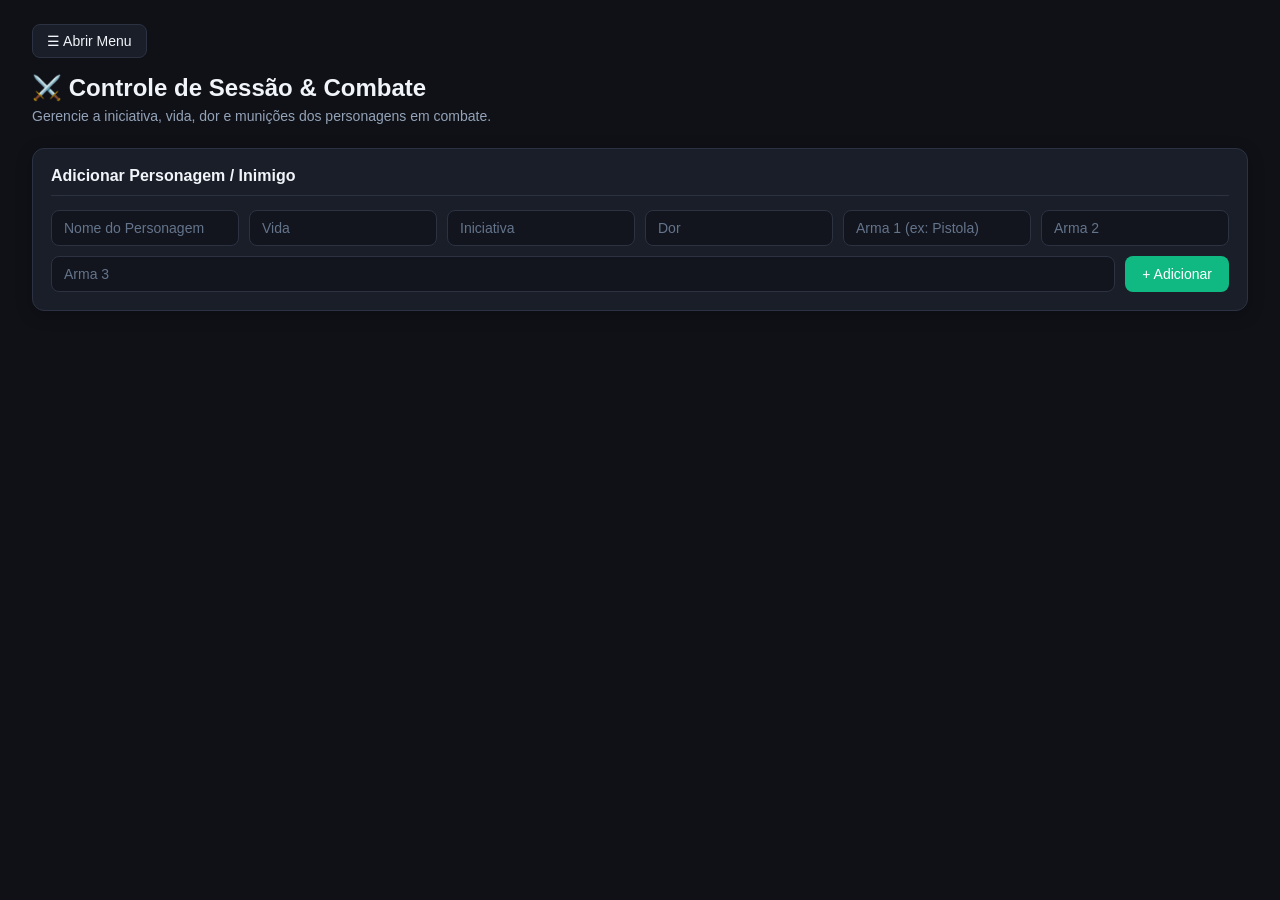
==== combate.html @ ed793be1 "First project upload with past additions, current additions are as follows: -Home page with session " ====
<!DOCTYPE html>
<html lang="pt-BR">
<head>
  <meta charset="UTF-8">
  <meta name="viewport" content="width=device-width, initial-scale=1.0">
  <title>OpenRPG - Controle de Sessão</title>
  <link rel="stylesheet" href="style.css">
</head>
<body>
  <div class="app-container">
    
    <!-- Sidebar -->
    <aside id="sidebar" class="sidebar collapsed">
      <div class="brand">
        <button class="btn-toggle-sidebar" onclick="toggleSidebar()" title="Recolher menu lateral">◀</button>
        <img src="img/icon.webp" alt="OpenRPG" class="brand-icon">
        <h1>OpenRPG</h1>
        <div id="sidebar-campanha" class="sidebar-campaign-info"></div>
      </div>
      <nav class="nav-menu">
        <a id="btn-tab-home" class="nav-btn" href="index.html">
          🏠 Início
        </a>
        <a id="btn-tab-sessao" class="nav-btn active" href="combate.html">
          ⚔️ Sessão / Combate
        </a>
        <a id="btn-tab-mestre" class="nav-btn" href="mestre.html">
          👑 Painel do Mestre
        </a>
      </nav>
    </aside>

    <!-- Main Content -->
    <main class="main-content">
      <button class="btn-open-sidebar" onclick="toggleSidebar()">
        ☰ Abrir Menu
      </button>
      
      <!-- Session & Combat -->
      <section class="section-container">
        <div class="section-header">
          <h2>⚔️ Controle de Sessão & Combate</h2>
          <p>Gerencie a iniciativa, vida, dor e munições dos personagens em combate.</p>
        </div>

        <div class="panel">
          <div class="panel-title">Adicionar Personagem / Inimigo</div>
          <div class="form-grid">
            <input id="nome" placeholder="Nome do Personagem">
            <input id="vida" type="number" placeholder="Vida">
            <input id="inic" type="number" placeholder="Iniciativa">
            <input id="dor" type="number" placeholder="Dor">
            <input id="arma1" placeholder="Arma 1 (ex: Pistola)">
            <input id="arma2" placeholder="Arma 2">
            <input id="arma3" placeholder="Arma 3">
            <button onclick="adicionar()" class="btn-success">+ Adicionar</button>
          </div>
        </div>

        <div id="lista"></div>
      </section>

    </main>
  </div>

  <script>
    // State
    const campAtiva = JSON.parse(localStorage.getItem('openrpg_campanha_ativa') || 'null');
    const campKey = campAtiva ? `_${campAtiva.id}` : '';
    let personagens = JSON.parse(localStorage.getItem(`openrpg_personagens${campKey}`) || '[]');

    // Sidebar Toggle
    function toggleSidebar() {
      const sidebar = document.getElementById('sidebar');
      const isCollapsed = sidebar.classList.toggle('collapsed');
      localStorage.setItem('openrpg_sidebar_collapsed', isCollapsed);
    }

    function aplicarEstadoSidebar() {
      const saved = localStorage.getItem('openrpg_sidebar_collapsed');
      if (saved !== null) {
        document.getElementById('sidebar').classList.toggle('collapsed', saved === 'true');
      }
    }

    function carregarCampanhaSidebar() {
      const el = document.getElementById('sidebar-campanha');
      if (campAtiva && campAtiva.nome) {
        el.innerHTML = `<span class="camp-tag">🎲 ${campAtiva.nome}</span>`;
      } else {
        el.innerHTML = `<a href="index.html" class="camp-tag" style="text-decoration:none; border-color: var(--danger); color: var(--danger);">⚠️ Selecionar Campanha</a>`;
      }
    }

    // Combat
    function salvarCombate() {
      localStorage.setItem(`openrpg_personagens${campKey}`, JSON.stringify(personagens));
    }

    function adicionar() {
      const nome = document.getElementById('nome').value || 'Sem Nome';
      const vida = parseInt(document.getElementById('vida').value) || 0;
      const inic = parseInt(document.getElementById('inic').value) || 0;
      const dor = parseInt(document.getElementById('dor').value) || 0;
      const arma1 = document.getElementById('arma1').value || 'Arma 1';
      const arma2 = document.getElementById('arma2').value || 'Arma 2';
      const arma3 = document.getElementById('arma3').value || 'Arma 3';

      personagens.push({
        nome,
        vidaAtual: vida,
        vidaMax: vida,
        inic,
        dor,
        arma1, arma2, arma3,
        muni1: 0, max1: 0, lim1: 0,
        muni2: 0, max2: 0, lim2: 0,
        muni3: 0, max3: 0, lim3: 0
      });

      salvarCombate();
      renderCombate();
      document.querySelectorAll('.form-grid input').forEach(i => i.value = '');
    }

    function editarTexto(i, campo, valor) {
      personagens[i][campo] = valor;
      salvarCombate();
    }

    function editarNumero(i, campo, valor) {
      personagens[i][campo] = parseInt(valor) || 0;
      salvarCombate();
    }

    function duplicar(i) {
      personagens.push({ ...personagens[i], nome: personagens[i].nome + ' (Cópia)' });
      salvarCombate();
      renderCombate();
    }

    function remover(i) {
      personagens.splice(i, 1);
      salvarCombate();
      renderCombate();
    }

    function renderCombate() {
      personagens.sort((a, b) => b.inic - a.inic);
      const lista = document.getElementById('lista');
      lista.innerHTML = '';

      personagens.forEach((p, i) => {
        lista.innerHTML += `
          <div class="char-card">
            <div class="char-header">
              <input value="${p.nome}" onchange="editarTexto(${i}, 'nome', this.value)">
              <div class="stat-box">🩸 Atual: <input type="number" value="${p.vidaAtual}" onchange="editarNumero(${i}, 'vidaAtual', this.value)"></div>
              <div class="stat-box">🫀 Máx: <input type="number" value="${p.vidaMax}" onchange="editarNumero(${i}, 'vidaMax', this.value)"></div>
              <div class="stat-box">💢 Dor: <input type="number" value="${p.dor}" onchange="editarNumero(${i}, 'dor', this.value)"></div>
              <div class="stat-box">🎯 Inic: <input type="number" value="${p.inic}" onchange="editarNumero(${i}, 'inic', this.value)"></div>
              <div class="char-actions">
                <button onclick="duplicar(${i})" class="btn-copy">Copiar</button>
                <button onclick="remover(${i})" class="btn-danger">Remover</button>
              </div>
            </div>
            <div class="weapons-grid">
              ${armaBox(i, p, 'arma1', 'muni1', 'max1', 'lim1')}
              ${armaBox(i, p, 'arma2', 'muni2', 'max2', 'lim2')}
              ${armaBox(i, p, 'arma3', 'muni3', 'max3', 'lim3')}
            </div>
          </div>
        `;
      });
    }

    function armaBox(i, p, a, m, x, l) {
      return `
        <div class="weapon-box">
          <input value="${p[a]}" onchange="editarTexto(${i}, '${a}', this.value)" placeholder="Nome da Arma">
          <div class="weapon-stat-row"><span>Munição:</span><input type="number" value="${p[m]}" onchange="editarNumero(${i}, '${m}', this.value)"></div>
          <div class="weapon-stat-row"><span>Pente Máx:</span><input type="number" value="${p[x]}" onchange="editarNumero(${i}, '${x}', this.value)"></div>
          <div class="weapon-stat-row"><span>Limite Total:</span><input type="number" value="${p[l]}" onchange="editarNumero(${i}, '${l}', this.value)"></div>
        </div>
      `;
    }

    // Init
    window.onload = function() {
      aplicarEstadoSidebar();
      carregarCampanhaSidebar();
      renderCombate();
    };
  </script>
</body>
</html>
---- style.css ----
:root {
    --bg-app: #0f1117;
    --bg-sidebar: #161922;
    --bg-panel: #1a1e29;
    --bg-card: #1f2432;
    --bg-input: #12151e;
    --border-color: #2c3242;
    --border-focus: #3b82f6;
    --text-main: #f1f5f9;
    --text-muted: #94a3b8;
    --text-subtle: #64748b;
    --accent: #3b82f6;
    --accent-hover: #2563eb;
    --btn-text: #ffffff;
    --danger: #ef4444;
    --danger-hover: #dc2626;
    --success: #10b981;
    --success-hover: #059669;
    --info: #6366f1;
    --info-hover: #4f46e5;
    --radius-sm: 6px;
    --radius-md: 8px;
    --radius-lg: 12px;
    --shadow: 0 4px 16px rgba(0, 0, 0, 0.25);
}

* {
    margin: 0;
    padding: 0;
    box-sizing: border-box;
}

body {
    font-family: -apple-system, BlinkMacSystemFont, "Segoe UI", Roboto, "Helvetica Neue", Arial, sans-serif;
    background-color: var(--bg-app);
    color: var(--text-main);
    min-height: 100vh;
}

/* App Container */
.app-container {
    display: flex;
    min-height: 100vh;
}

.sidebar {
    width: 250px;
    background: var(--bg-sidebar);
    border-right: 1px solid var(--border-color);
    padding: 20px 16px;
    display: flex;
    flex-direction: column;
    gap: 20px;
    flex-shrink: 0;
    transition: margin-left .25s ease, opacity .2s ease;
}

.sidebar.collapsed {
    margin-left: -250px;
    opacity: 0;
    pointer-events: none;
}

/* Brand */
.brand {
    text-align: center;
    position: relative;
}

.brand-icon {
    width: 64px;
    height: 64px;
    margin: 0 auto 10px;
    object-fit: contain;
}

.brand h1 {
    font-size: 20px;
    color: var(--text-main);
    font-weight: 600;
}

.btn-toggle-sidebar {
    position: absolute;
    top: 0;
    right: 0;
    background: var(--bg-card);
    border: 1px solid var(--border-color);
    color: var(--text-muted);
    padding: 4px 8px;
    font-size: 13px;
    cursor: pointer;
    border-radius: var(--radius-sm);
}

/* Nav */
.nav-menu {
    display: flex;
    flex-direction: column;
    gap: 8px;
}

.nav-btn {
    width: 100%;
    padding: 10px 14px;
    background: transparent;
    border: 1px solid transparent;
    border-radius: var(--radius-md);
    color: var(--text-muted);
    font-size: 14px;
    font-weight: 500;
    font-family: inherit;
    text-decoration: none;
    cursor: pointer;
    text-align: left;
    transition: background-color .15s, color .15s, border-color .15s;
    display: flex;
    align-items: center;
    gap: 10px;
}

.nav-btn:hover {
    background: var(--bg-card);
    color: var(--text-main);
}

.nav-btn.active {
    background: var(--accent);
    color: var(--btn-text);
    border-color: var(--accent);
}

/* Main */
.main-content {
    flex: 1;
    padding: 24px 32px;
    max-width: 1300px;
    margin: 0 auto;
    width: 100%;
}

.btn-open-sidebar {
    display: none;
    margin-bottom: 16px;
    background: var(--bg-panel);
    border: 1px solid var(--border-color);
    color: var(--text-main);
    padding: 8px 14px;
    border-radius: var(--radius-md);
    font-size: 14px;
    cursor: pointer;
}

.sidebar.collapsed ~ .main-content .btn-open-sidebar {
    display: inline-flex;
    align-items: center;
    gap: 6px;
}

.tab-content {
    display: none;
}

.tab-content.active {
    display: block;
}

/* Section Header */
.section-header {
    margin-bottom: 24px;
}

.section-header h2 {
    color: var(--text-main);
    font-size: 24px;
    font-weight: 600;
    margin-bottom: 6px;
}

.section-header p {
    color: var(--text-muted);
    font-size: 14px;
}

/* Panel */
.panel {
    background: var(--bg-panel);
    border: 1px solid var(--border-color);
    border-radius: var(--radius-lg);
    padding: 18px;
    box-shadow: var(--shadow);
    margin-bottom: 24px;
}

.panel-title {
    color: var(--text-main);
    font-size: 16px;
    font-weight: 600;
    margin-bottom: 14px;
    border-bottom: 1px solid var(--border-color);
    padding-bottom: 10px;
}

/* Forms & Inputs */
.form-grid {
    display: flex;
    flex-wrap: wrap;
    gap: 10px;
    align-items: center;
}

.form-grid input {
    flex: 1 1 160px;
    min-width: 140px;
}

input, textarea {
    background: var(--bg-input);
    border: 1px solid var(--border-color);
    color: var(--text-main);
    border-radius: var(--radius-md);
    padding: 9px 12px;
    font-size: 14px;
    outline: none;
    transition: border-color .15s, box-shadow .15s;
}

input:focus, textarea:focus {
    border-color: var(--border-focus);
    box-shadow: 0 0 0 2px rgba(59, 130, 246, 0.2);
}

input::placeholder, textarea::placeholder {
    color: var(--text-subtle);
}

/* Buttons */
button {
    padding: 9px 16px;
    background: var(--accent);
    color: var(--btn-text);
    border: 1px solid transparent;
    border-radius: var(--radius-md);
    cursor: pointer;
    font-weight: 500;
    font-size: 14px;
    transition: background-color .15s, transform .1s;
}

button:hover {
    background: var(--accent-hover);
}

.btn-danger {
    background: var(--danger);
}
.btn-danger:hover {
    background: var(--danger-hover);
}

.btn-success {
    background: var(--success);
}
.btn-success:hover {
    background: var(--success-hover);
}

.btn-copy {
    background: var(--info);
}
.btn-copy:hover {
    background: var(--info-hover);
}

/* Character List */
#lista {
    display: flex;
    flex-direction: column;
    gap: 16px;
}

.char-card {
    background: var(--bg-panel);
    border: 1px solid var(--border-color);
    border-radius: var(--radius-lg);
    padding: 16px;
    box-shadow: var(--shadow);
    display: flex;
    flex-direction: column;
    gap: 14px;
}

.char-header {
    display: grid;
    grid-template-columns: 2fr 1fr 1fr 1fr 1fr auto;
    gap: 10px;
    align-items: center;
}

.char-header > input:first-child {
    font-weight: 600;
    font-size: 15px;
}

.stat-box {
    display: flex;
    align-items: center;
    gap: 6px;
    font-size: 13px;
    font-weight: 500;
    color: var(--text-muted);
}

.stat-box input {
    width: 100%;
    text-align: center;
}

.char-actions {
    display: flex;
    gap: 8px;
}

.weapons-grid {
    display: grid;
    grid-template-columns: repeat(3, 1fr);
    gap: 10px;
    border-top: 1px solid var(--border-color);
    padding-top: 12px;
}

.weapon-box {
    background: var(--bg-card);
    border: 1px solid var(--border-color);
    border-radius: var(--radius-md);
    padding: 10px;
    display: flex;
    flex-direction: column;
    gap: 8px;
}

.weapon-box input {
    width: 100%;
}

.weapon-stat-row {
    display: grid;
    grid-template-columns: 70px 1fr;
    gap: 6px;
    align-items: center;
    font-size: 12px;
    color: var(--text-muted);
}

/* Master Panel */
.mestre-grid {
    display: grid;
    grid-template-columns: 1fr 1fr;
    gap: 20px;
}

.gm-notes {
    width: 100%;
    height: 220px;
    resize: vertical;
    line-height: 1.5;
}

.dice-roller {
    display: flex;
    flex-wrap: wrap;
    gap: 8px;
    margin-bottom: 12px;
}

.dice-btn {
    flex: 1 1 60px;
    padding: 10px;
    font-size: 14px;
    background: var(--bg-card);
    border: 1px solid var(--border-color);
    color: var(--text-main);
}

.dice-btn:hover {
    background: var(--accent);
    color: var(--btn-text);
}

.dice-result {
    font-size: 16px;
    font-weight: 600;
    color: var(--text-main);
    padding: 12px;
    background: var(--bg-card);
    border: 1px solid var(--border-color);
    border-radius: var(--radius-md);
    text-align: center;
    min-height: 46px;
}

.player-list {
    display: flex;
    flex-direction: column;
    gap: 10px;
    margin-top: 14px;
}

.player-item {
    background: var(--bg-card);
    border: 1px solid var(--border-color);
    border-radius: var(--radius-md);
    padding: 10px 14px;
    display: flex;
    justify-content: space-between;
    align-items: center;
}

.player-info {
    display: flex;
    flex-direction: column;
    gap: 2px;
}

.player-info strong {
    color: var(--text-main);
    font-size: 14px;
}

.player-info span {
    font-size: 12px;
    color: var(--text-muted);
}

.empty-message {
    color: var(--text-subtle);
    font-style: italic;
    font-size: 13px;
}

/* Campaign & Home styles */
.sidebar-campaign-info {
    margin-top: 8px;
}

.camp-tag {
    display: inline-block;
    background: rgba(59, 130, 246, 0.15);
    border: 1px solid var(--accent);
    color: var(--accent);
    font-size: 11px;
    font-weight: 600;
    padding: 3px 8px;
    border-radius: 20px;
    max-width: 100%;
    overflow: hidden;
    text-overflow: ellipsis;
    white-space: nowrap;
}

.home-hero {
    text-align: center;
    padding: 30px 16px 24px;
    max-width: 700px;
    margin: 0 auto;
}

.home-logo {
    width: 96px;
    height: 96px;
    object-fit: contain;
    margin-bottom: 12px;
}

.home-hero h1 {
    font-size: 32px;
    font-weight: 700;
    color: var(--text-main);
    margin-bottom: 10px;
}

.home-description {
    font-size: 16px;
    line-height: 1.6;
    color: var(--text-muted);
}

.action-card-grid {
    display: grid;
    grid-template-columns: repeat(auto-fit, minmax(260px, 1fr));
    gap: 16px;
    margin-top: 20px;
}

.action-card {
    background: var(--bg-card);
    border: 1px solid var(--border-color);
    border-radius: var(--radius-md);
    padding: 20px;
    text-decoration: none;
    color: var(--text-main);
    display: flex;
    flex-direction: column;
    gap: 8px;
    transition: transform .15s, border-color .15s;
}

.action-card:hover {
    transform: translateY(-2px);
    border-color: var(--accent);
}

.action-card h3 {
    font-size: 18px;
    display: flex;
    align-items: center;
    gap: 8px;
}

.action-card p {
    font-size: 13px;
    color: var(--text-muted);
    line-height: 1.4;
}

.campaign-active-box {
    background: var(--bg-card);
    border-left: 4px solid var(--accent);
    border-radius: var(--radius-md);
    padding: 16px;
    display: flex;
    justify-content: space-between;
    align-items: center;
    flex-wrap: wrap;
    gap: 12px;
}

/* Responsive */
@media (max-width: 900px) {
    .app-container {
        flex-direction: column;
    }
    .sidebar {
        width: 100%;
        border-right: none;
        border-bottom: 1px solid var(--border-color);
    }
    .sidebar.collapsed {
        margin-left: 0;
        display: none;
    }
    .nav-menu {
        flex-direction: row;
        flex-wrap: wrap;
    }
    .nav-btn {
        flex: 1 1 160px;
    }
    .mestre-grid {
        grid-template-columns: 1fr;
    }
    .char-header {
        grid-template-columns: 1fr 1fr;
    }
    .weapons-grid {
        grid-template-columns: 1fr;
    }
}
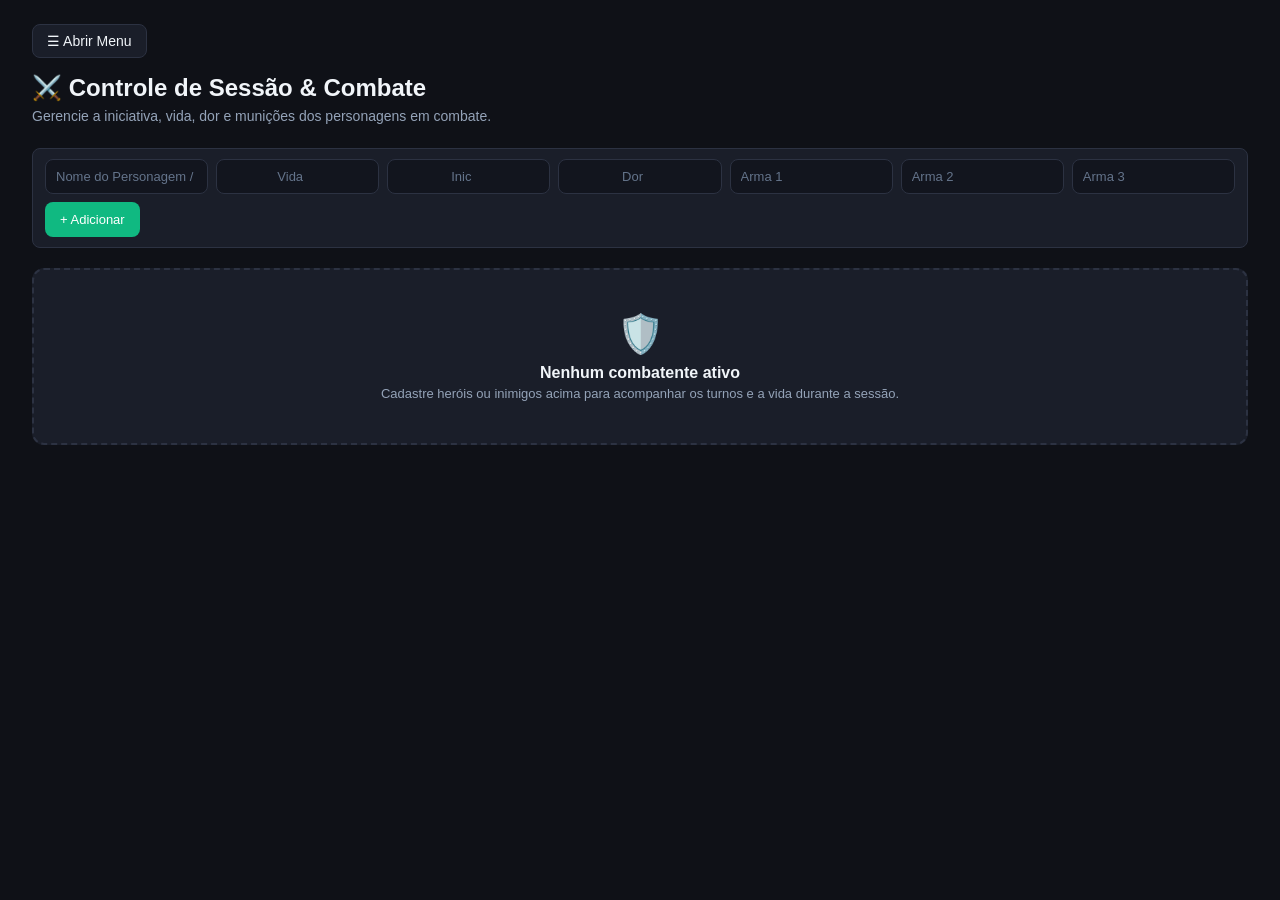
==== commit 8d95cc56: "Changed the combat interface now it's easier to understand and has more feedback to the user when ed" ====
--- a/combate.html
+++ b/combate.html
@@ -27,6 +27,9 @@
         <a id="btn-tab-mestre" class="nav-btn" href="mestre.html">
           👑 Painel do Mestre
         </a>
+        <a id="btn-tab-fichas" class="nav-btn" href="fichas.html">
+          📄 Fichas de Personagem
+        </a>
       </nav>
     </aside>
 
@@ -43,17 +46,16 @@
           <p>Gerencie a iniciativa, vida, dor e munições dos personagens em combate.</p>
         </div>
 
-        <div class="panel">
-          <div class="panel-title">Adicionar Personagem / Inimigo</div>
-          <div class="form-grid">
-            <input id="nome" placeholder="Nome do Personagem">
-            <input id="vida" type="number" placeholder="Vida">
-            <input id="inic" type="number" placeholder="Iniciativa">
-            <input id="dor" type="number" placeholder="Dor">
-            <input id="arma1" placeholder="Arma 1 (ex: Pistola)">
-            <input id="arma2" placeholder="Arma 2">
-            <input id="arma3" placeholder="Arma 3">
-            <button onclick="adicionar()" class="btn-success">+ Adicionar</button>
+        <div class="combat-bar">
+          <div class="form-grid combat-bar-inputs">
+            <input id="nome" class="c-inp-name" placeholder="Nome do Personagem / Inimigo">
+            <input id="vida" type="number" class="c-inp-num" placeholder="Vida">
+            <input id="inic" type="number" class="c-inp-num" placeholder="Inic">
+            <input id="dor" type="number" class="c-inp-num" placeholder="Dor">
+            <input id="arma1" class="c-inp-weapon" placeholder="Arma 1">
+            <input id="arma2" class="c-inp-weapon" placeholder="Arma 2">
+            <input id="arma3" class="c-inp-weapon" placeholder="Arma 3">
+            <button onclick="adicionar()" class="btn-success c-btn-add">+ Adicionar</button>
           </div>
         </div>
 
@@ -128,9 +130,34 @@
       salvarCombate();
     }
 
+    function atualizarVida(input, i) {
+      const val = parseInt(input.value) || 0;
+      personagens[i].vidaAtual = val;
+      salvarCombate();
+      const card = input.closest('.char-card');
+      if (!card) return;
+      const max = personagens[i].vidaMax || 1;
+      const pct = max > 0 ? Math.max(0, Math.min(100, Math.round((val / max) * 100))) : 0;
+      const isDead = val <= 0;
+      card.classList.toggle('is-defeated', isDead);
+      const pill = card.querySelector('.status-pill');
+      if (pill) {
+        pill.className = `status-pill ${isDead ? 'status-defeated' : 'status-active'}`;
+        pill.textContent = isDead ? '💀 Caído' : '⚔️ Ativo';
+      }
+      const bar = card.querySelector('.health-fill');
+      if (bar) {
+        bar.style.width = pct + '%';
+        bar.className = `health-fill ${pct > 50 ? 'health-high' : pct > 20 ? 'health-mid' : 'health-low'}`;
+      }
+    }
+
     function editarNumero(i, campo, valor) {
       personagens[i][campo] = parseInt(valor) || 0;
       salvarCombate();
+      if (campo === 'vidaAtual' || campo === 'vidaMax' || campo === 'inic') {
+        renderCombate();
+      }
     }
 
     function duplicar(i) {
@@ -150,37 +177,93 @@
       const lista = document.getElementById('lista');
       lista.innerHTML = '';
 
+      if (personagens.length === 0) {
+        lista.innerHTML = `
+          <div class="empty-combat-state">
+            <span class="empty-combat-icon">🛡️</span>
+            <h3>Nenhum combatente ativo</h3>
+            <p>Cadastre heróis ou inimigos acima para acompanhar os turnos e a vida durante a sessão.</p>
+          </div>
+        `;
+        return;
+      }
+
       personagens.forEach((p, i) => {
+        const vidaPct = p.vidaMax > 0 ? Math.max(0, Math.min(100, Math.round((p.vidaAtual / p.vidaMax) * 100))) : (p.vidaAtual > 0 ? 100 : 0);
+        const isDefeated = p.vidaAtual <= 0;
+        const healthLevel = vidaPct > 50 ? 'health-high' : (vidaPct > 20 ? 'health-mid' : 'health-low');
+
         lista.innerHTML += `
-          <div class="char-card">
+          <div class="char-card ${isDefeated ? 'is-defeated' : ''}">
             <div class="char-header">
-              <input value="${p.nome}" onchange="editarTexto(${i}, 'nome', this.value)">
-              <div class="stat-box">🩸 Atual: <input type="number" value="${p.vidaAtual}" onchange="editarNumero(${i}, 'vidaAtual', this.value)"></div>
-              <div class="stat-box">🫀 Máx: <input type="number" value="${p.vidaMax}" onchange="editarNumero(${i}, 'vidaMax', this.value)"></div>
-              <div class="stat-box">💢 Dor: <input type="number" value="${p.dor}" onchange="editarNumero(${i}, 'dor', this.value)"></div>
-              <div class="stat-box">🎯 Inic: <input type="number" value="${p.inic}" onchange="editarNumero(${i}, 'inic', this.value)"></div>
+              <div class="char-rank-badge" title="Posição na Iniciativa">#${i + 1}</div>
+              <div class="char-name-container">
+                <input class="char-name-input" value="${p.nome}" onchange="editarTexto(${i}, 'nome', this.value)" placeholder="Nome">
+                <span class="status-pill ${isDefeated ? 'status-defeated' : 'status-active'}">
+                  ${isDefeated ? '💀 Caído' : '⚔️ Ativo'}
+                </span>
+              </div>
+              <div class="char-stats-row">
+                <div class="stat-box stat-hp" title="Vida Atual">
+                  <span class="stat-tag">🩸 Atual</span>
+                  <input type="number" value="${p.vidaAtual}" oninput="atualizarVida(this, ${i})" onchange="editarNumero(${i}, 'vidaAtual', this.value)">
+                </div>
+                <div class="stat-box stat-max" title="Vida Máxima">
+                  <span class="stat-tag">🫀 Máx</span>
+                  <input type="number" value="${p.vidaMax}" onchange="editarNumero(${i}, 'vidaMax', this.value)">
+                </div>
+                <div class="stat-box stat-pain" title="Pontos de Dor">
+                  <span class="stat-tag">💢 Dor</span>
+                  <input type="number" value="${p.dor}" onchange="editarNumero(${i}, 'dor', this.value)">
+                </div>
+                <div class="stat-box stat-inic" title="Iniciativa">
+                  <span class="stat-tag">🎯 Inic</span>
+                  <input type="number" value="${p.inic}" onchange="editarNumero(${i}, 'inic', this.value)">
+                </div>
+              </div>
               <div class="char-actions">
-                <button onclick="duplicar(${i})" class="btn-copy">Copiar</button>
-                <button onclick="remover(${i})" class="btn-danger">Remover</button>
+                <button onclick="duplicar(${i})" class="btn-copy" title="Duplicar combatente">📋 Copiar</button>
+                <button onclick="remover(${i})" class="btn-danger" title="Remover do combate">🗑️ Remover</button>
               </div>
             </div>
+
+            <div class="health-track" title="Vida: ${p.vidaAtual} / ${p.vidaMax} (${vidaPct}%)">
+              <div class="health-fill ${healthLevel}" style="width: ${vidaPct}%"></div>
+            </div>
+
             <div class="weapons-grid">
-              ${armaBox(i, p, 'arma1', 'muni1', 'max1', 'lim1')}
-              ${armaBox(i, p, 'arma2', 'muni2', 'max2', 'lim2')}
-              ${armaBox(i, p, 'arma3', 'muni3', 'max3', 'lim3')}
+              ${armaBox(i, p, 'arma1', 'muni1', 'max1', 'lim1', 1)}
+              ${armaBox(i, p, 'arma2', 'muni2', 'max2', 'lim2', 2)}
+              ${armaBox(i, p, 'arma3', 'muni3', 'max3', 'lim3', 3)}
             </div>
           </div>
         `;
       });
     }
 
-    function armaBox(i, p, a, m, x, l) {
+    function armaBox(i, p, a, m, x, l, num = 1) {
+      const icons = ['🗡️', '🔫', '🏹'];
+      const icon = icons[(num - 1) % 3] || '⚔️';
       return `
         <div class="weapon-box">
-          <input value="${p[a]}" onchange="editarTexto(${i}, '${a}', this.value)" placeholder="Nome da Arma">
-          <div class="weapon-stat-row"><span>Munição:</span><input type="number" value="${p[m]}" onchange="editarNumero(${i}, '${m}', this.value)"></div>
-          <div class="weapon-stat-row"><span>Pente Máx:</span><input type="number" value="${p[x]}" onchange="editarNumero(${i}, '${x}', this.value)"></div>
-          <div class="weapon-stat-row"><span>Limite Total:</span><input type="number" value="${p[l]}" onchange="editarNumero(${i}, '${l}', this.value)"></div>
+          <div class="weapon-header">
+            <span class="weapon-label">${icon} Arma ${num}</span>
+            <input class="weapon-title-input" value="${p[a]}" onchange="editarTexto(${i}, '${a}', this.value)" placeholder="Nome da Arma">
+          </div>
+          <div class="weapon-stats-strip">
+            <div class="weapon-stat-unit">
+              <span class="weapon-unit-label">Munição</span>
+              <input type="number" value="${p[m]}" onchange="editarNumero(${i}, '${m}', this.value)">
+            </div>
+            <div class="weapon-stat-unit">
+              <span class="weapon-unit-label">Pente</span>
+              <input type="number" value="${p[x]}" onchange="editarNumero(${i}, '${x}', this.value)">
+            </div>
+            <div class="weapon-stat-unit">
+              <span class="weapon-unit-label">Total</span>
+              <input type="number" value="${p[l]}" onchange="editarNumero(${i}, '${l}', this.value)">
+            </div>
+          </div>
         </div>
       `;
     }
--- a/style.css
+++ b/style.css
@@ -272,7 +272,76 @@
     background: var(--info-hover);
 }
 
-/* Character List */
+/* Minimalist Combat Creation Bar */
+.combat-bar {
+    background: var(--bg-panel);
+    border: 1px solid var(--border-color);
+    border-radius: var(--radius-md);
+    padding: 10px 12px;
+    margin-bottom: 20px;
+}
+
+.combat-bar-inputs {
+    display: flex;
+    flex-wrap: wrap;
+    gap: 8px;
+    align-items: center;
+}
+
+.combat-bar-inputs input {
+    height: 35px;
+    padding: 6px 10px;
+    font-size: 13px;
+}
+
+.c-inp-name {
+    flex: 2 1 180px;
+    min-width: 140px;
+}
+
+.c-inp-num {
+    width: 65px;
+    flex: 0 1 65px;
+    text-align: center;
+}
+
+.c-inp-weapon {
+    flex: 1 1 110px;
+    min-width: 85px;
+}
+
+.c-btn-add {
+    height: 35px;
+    padding: 0 14px;
+    font-size: 13px;
+    white-space: nowrap;
+}
+
+.empty-combat-state {
+    text-align: center;
+    padding: 42px 20px;
+    background: var(--bg-panel);
+    border: 2px dashed var(--border-color);
+    border-radius: var(--radius-lg);
+}
+
+.empty-combat-icon {
+    font-size: 38px;
+    display: block;
+    margin-bottom: 8px;
+}
+
+.empty-combat-state h3 {
+    font-size: 16px;
+    color: var(--text-main);
+    margin-bottom: 4px;
+}
+
+.empty-combat-state p {
+    font-size: 13px;
+    color: var(--text-muted);
+}
+
 #lista {
     display: flex;
     flex-direction: column;
@@ -287,40 +356,170 @@
     box-shadow: var(--shadow);
     display: flex;
     flex-direction: column;
-    gap: 14px;
+    gap: 12px;
+    transition: border-color .15s;
+}
+
+.char-card:hover {
+    border-color: rgba(59, 130, 246, 0.45);
+}
+
+.char-card.is-defeated {
+    border-color: rgba(239, 68, 68, 0.4);
+    background: linear-gradient(180deg, rgba(239, 68, 68, 0.05) 0%, var(--bg-panel) 100%);
+    opacity: 0.85;
 }
 
 .char-header {
-    display: grid;
-    grid-template-columns: 2fr 1fr 1fr 1fr 1fr auto;
-    gap: 10px;
-    align-items: center;
-}
-
-.char-header > input:first-child {
-    font-weight: 600;
+    display: flex;
+    align-items: center;
+    gap: 12px;
+    flex-wrap: wrap;
+}
+
+.char-rank-badge {
+    width: 32px;
+    height: 32px;
+    border-radius: 50%;
+    background: rgba(59, 130, 246, 0.15);
+    border: 1px solid var(--accent);
+    color: var(--accent);
+    font-weight: 700;
+    font-size: 13px;
+    display: flex;
+    align-items: center;
+    justify-content: center;
+    flex-shrink: 0;
+}
+
+.char-name-container {
+    flex: 2 1 180px;
+    display: flex;
+    align-items: center;
+    gap: 8px;
+}
+
+.char-name-input {
+    flex: 1;
+    font-weight: 700;
     font-size: 15px;
 }
 
+.status-pill {
+    font-size: 11px;
+    font-weight: 600;
+    padding: 3px 8px;
+    border-radius: 12px;
+    white-space: nowrap;
+}
+
+.status-active {
+    background: rgba(16, 185, 129, 0.15);
+    color: var(--success);
+    border: 1px solid rgba(16, 185, 129, 0.3);
+}
+
+.status-defeated {
+    background: rgba(239, 68, 68, 0.15);
+    color: var(--danger);
+    border: 1px solid rgba(239, 68, 68, 0.3);
+}
+
+.char-stats-row {
+    display: flex;
+    gap: 8px;
+    flex: 3 1 340px;
+    flex-wrap: wrap;
+}
+
 .stat-box {
-    display: flex;
-    align-items: center;
-    gap: 6px;
-    font-size: 13px;
-    font-weight: 500;
+    flex: 1 1 70px;
+    min-width: 70px;
+    display: flex;
+    flex-direction: column;
+    gap: 4px;
+    background: var(--bg-card);
+    border: 1px solid var(--border-color);
+    border-radius: var(--radius-md);
+    padding: 6px 8px;
+    text-align: center;
+}
+
+.stat-tag {
+    font-size: 11px;
+    font-weight: 600;
     color: var(--text-muted);
 }
 
 .stat-box input {
     width: 100%;
     text-align: center;
+    padding: 5px 4px;
+    font-weight: 700;
+    font-size: 14px;
+}
+
+.stat-box.stat-hp {
+    border-color: rgba(239, 68, 68, 0.35);
+}
+.stat-box.stat-hp input {
+    color: #f87171;
+}
+
+.stat-box.stat-pain {
+    border-color: rgba(245, 158, 11, 0.35);
+}
+.stat-box.stat-pain input {
+    color: #fbbf24;
+}
+
+.stat-box.stat-inic {
+    border-color: rgba(59, 130, 246, 0.35);
+}
+.stat-box.stat-inic input {
+    color: #60a5fa;
 }
 
 .char-actions {
     display: flex;
-    gap: 8px;
-}
-
+    gap: 6px;
+    margin-left: auto;
+}
+
+.char-actions button {
+    padding: 7px 12px;
+    font-size: 12px;
+}
+
+/* Health Bar */
+.health-track {
+    width: 100%;
+    height: 6px;
+    background: var(--bg-input);
+    border-radius: 4px;
+    overflow: hidden;
+    border: 1px solid var(--border-color);
+}
+
+.health-fill {
+    height: 100%;
+    border-radius: 4px;
+    transition: width .25s ease, background-color .25s ease;
+}
+
+.health-high {
+    background: linear-gradient(90deg, #10b981, #34d399);
+}
+
+.health-mid {
+    background: linear-gradient(90deg, #f59e0b, #fbbf24);
+}
+
+.health-low {
+    background: linear-gradient(90deg, #ef4444, #f87171);
+}
+
+/* Weapons Grid */
 .weapons-grid {
     display: grid;
     grid-template-columns: repeat(3, 1fr);
@@ -339,17 +538,49 @@
     gap: 8px;
 }
 
-.weapon-box input {
+.weapon-header {
+    display: flex;
+    flex-direction: column;
+    gap: 4px;
+}
+
+.weapon-label {
+    font-size: 11px;
+    font-weight: 600;
+    color: var(--text-subtle);
+}
+
+.weapon-title-input {
+    font-size: 13px;
+    font-weight: 600;
+    padding: 6px 8px;
+}
+
+.weapon-stats-strip {
+    display: grid;
+    grid-template-columns: repeat(3, 1fr);
+    gap: 6px;
+}
+
+.weapon-stat-unit {
+    display: flex;
+    flex-direction: column;
+    gap: 2px;
+    text-align: center;
+}
+
+.weapon-unit-label {
+    font-size: 10px;
+    font-weight: 600;
+    color: var(--text-muted);
+}
+
+.weapon-stat-unit input {
     width: 100%;
-}
-
-.weapon-stat-row {
-    display: grid;
-    grid-template-columns: 70px 1fr;
-    gap: 6px;
-    align-items: center;
-    font-size: 12px;
-    color: var(--text-muted);
+    text-align: center;
+    font-size: 13px;
+    padding: 4px 2px;
+    font-weight: 600;
 }
 
 /* Master Panel */
@@ -559,8 +790,12 @@
     .mestre-grid {
         grid-template-columns: 1fr;
     }
-    .char-header {
-        grid-template-columns: 1fr 1fr;
+    .char-stats-row {
+        width: 100%;
+    }
+    .char-actions {
+        width: 100%;
+        justify-content: flex-end;
     }
     .weapons-grid {
         grid-template-columns: 1fr;
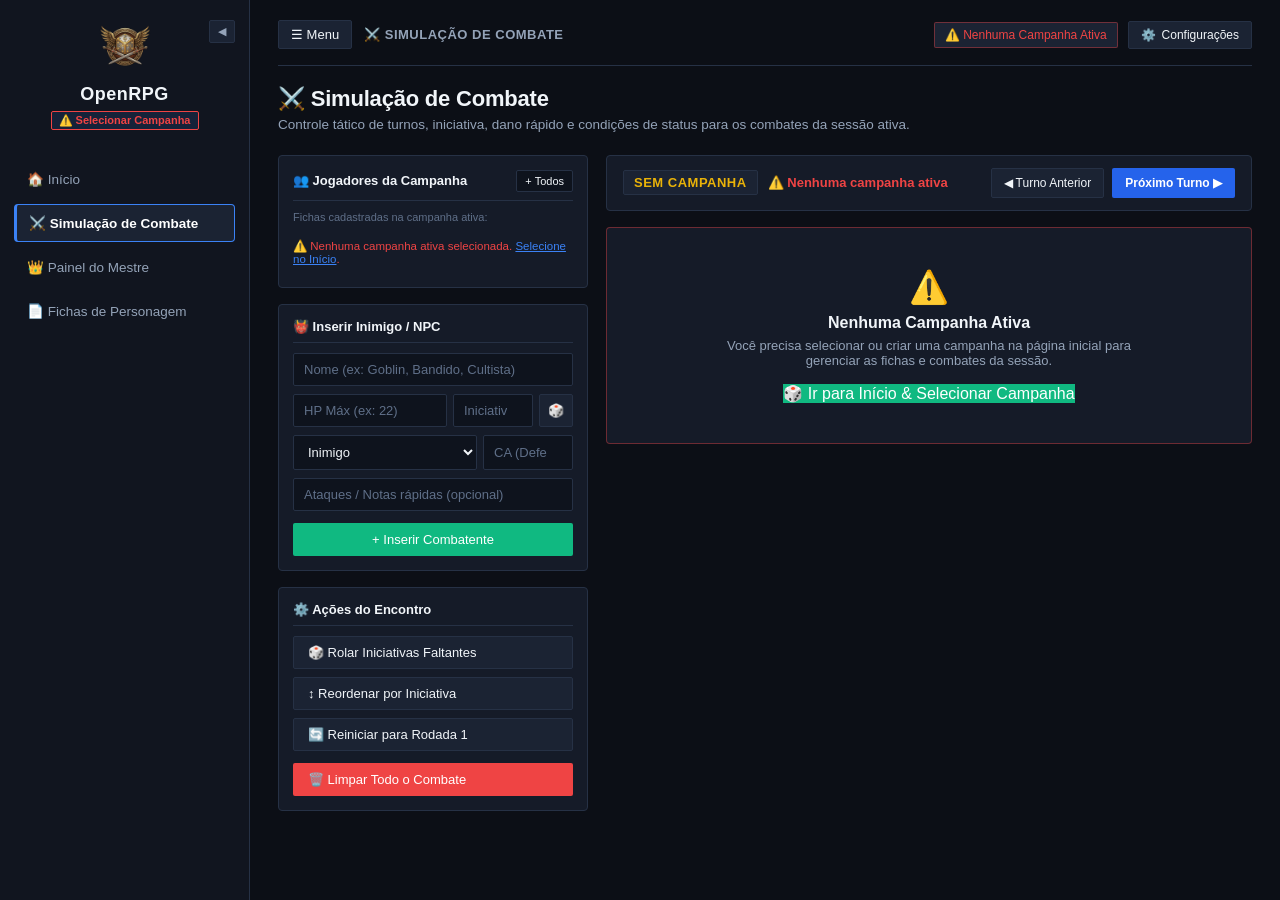
==== commit 6f5577e4: "Massive website rework: -Reworked how the combat works and improved it's visual style -Quality of li" ====
--- a/combate.html
+++ b/combate.html
@@ -3,14 +3,14 @@
 <head>
   <meta charset="UTF-8">
   <meta name="viewport" content="width=device-width, initial-scale=1.0">
-  <title>OpenRPG - Controle de Sessão</title>
+  <title>OpenRPG - Simulação de Combate</title>
   <link rel="stylesheet" href="style.css">
 </head>
 <body>
   <div class="app-container">
     
     <!-- Sidebar -->
-    <aside id="sidebar" class="sidebar collapsed">
+    <aside id="sidebar" class="sidebar">
       <div class="brand">
         <button class="btn-toggle-sidebar" onclick="toggleSidebar()" title="Recolher menu lateral">◀</button>
         <img src="img/icon.webp" alt="OpenRPG" class="brand-icon">
@@ -22,7 +22,7 @@
           🏠 Início
         </a>
         <a id="btn-tab-sessao" class="nav-btn active" href="combate.html">
-          ⚔️ Sessão / Combate
+          ⚔️ Simulação de Combate
         </a>
         <a id="btn-tab-mestre" class="nav-btn" href="mestre.html">
           👑 Painel do Mestre
@@ -32,246 +32,825 @@
         </a>
       </nav>
     </aside>
+    <div id="sidebar-backdrop" class="sidebar-backdrop" onclick="toggleSidebar()"></div>
 
     <!-- Main Content -->
     <main class="main-content">
-      <button class="btn-open-sidebar" onclick="toggleSidebar()">
-        ☰ Abrir Menu
-      </button>
       
-      <!-- Session & Combat -->
+      <!-- Top Bar -->
+      <header class="top-nav-bar">
+        <div class="top-nav-left">
+          <button class="btn-sidebar-toggle" onclick="toggleSidebar()" title="Abrir ou fechar menu lateral">
+            ☰ Menu
+          </button>
+          <div class="top-page-badge">
+            ⚔️ Simulação de Combate
+          </div>
+        </div>
+        <div class="top-nav-right">
+          <div id="top-camp-indicator" class="top-camp-pill" style="display: none;"></div>
+          <button class="btn-settings" onclick="abrirConfiguracoes()" title="Configurações do sistema">
+            ⚙️ <span class="btn-settings-text">Configurações</span>
+          </button>
+        </div>
+      </header>
+
+      <!-- Combat Simulation Rework -->
       <section class="section-container">
+        
         <div class="section-header">
-          <h2>⚔️ Controle de Sessão & Combate</h2>
-          <p>Gerencie a iniciativa, vida, dor e munições dos personagens em combate.</p>
+          <h2>⚔️ Simulação de Combate</h2>
+          <p>
+            Controle tático de turnos, iniciativa, dano rápido e condições de status para os combates da sessão ativa.
+          </p>
         </div>
 
-        <div class="combat-bar">
-          <div class="form-grid combat-bar-inputs">
-            <input id="nome" class="c-inp-name" placeholder="Nome do Personagem / Inimigo">
-            <input id="vida" type="number" class="c-inp-num" placeholder="Vida">
-            <input id="inic" type="number" class="c-inp-num" placeholder="Inic">
-            <input id="dor" type="number" class="c-inp-num" placeholder="Dor">
-            <input id="arma1" class="c-inp-weapon" placeholder="Arma 1">
-            <input id="arma2" class="c-inp-weapon" placeholder="Arma 2">
-            <input id="arma3" class="c-inp-weapon" placeholder="Arma 3">
-            <button onclick="adicionar()" class="btn-success c-btn-add">+ Adicionar</button>
-          </div>
+        <div class="combat-layout">
+          
+          <!-- LEFT SIDEBAR: Recruitment & Fast Add -->
+          <div class="combat-sidebar">
+            
+            <!-- 1. Mini Box: Jogadores da Campanha -->
+            <div class="roster-card">
+              <div class="roster-header">
+                <h4>👥 Jogadores da Campanha</h4>
+                <button onclick="adicionarTodosJogadores()" class="btn-roster-add" title="Adicionar todos os jogadores de uma vez">+ Todos</button>
+              </div>
+              <p style="font-size: 11px; color: var(--text-subtle); margin-bottom: 8px;">
+                Fichas cadastradas na campanha ativa:
+              </p>
+              <div id="campaign-roster-list" class="roster-list">
+                <!-- Preenchido via JavaScript -->
+              </div>
+            </div>
+
+            <!-- 2. Fast Add Inimigo / NPC -->
+            <div class="enemy-add-box">
+              <h4>👹 Inserir Inimigo / NPC</h4>
+              <div class="enemy-form">
+                <input id="fast-nome" placeholder="Nome (ex: Goblin, Bandido, Cultista)">
+                <div class="enemy-form-row">
+                  <input id="fast-vida" type="number" placeholder="HP Máx (ex: 22)" style="flex: 1;">
+                  <input id="fast-inic" type="number" placeholder="Iniciativa" style="width: 80px;">
+                  <button type="button" class="btn-secondary" onclick="rolarInicFast()" title="Rolar 1d20 para iniciativa" style="padding: 0 8px;">🎲</button>
+                </div>
+                <div class="enemy-form-row">
+                  <select id="fast-faccao" style="flex: 1;">
+                    <option value="enemy">Inimigo</option>
+                    <option value="ally">Aliado</option>
+                    <option value="player">Jogador</option>
+                  </select>
+                  <input id="fast-ca" type="number" placeholder="CA (Defesa)" style="width: 90px;">
+                </div>
+                <input id="fast-nota" placeholder="Ataques / Notas rápidas (opcional)">
+                <button onclick="adicionarCombatenteManual()" class="btn-success" style="width: 100%; margin-top: 4px;">
+                  + Inserir Combatente
+                </button>
+              </div>
+            </div>
+
+            <!-- 3. Controles Gerais do Encontro -->
+            <div class="roster-card">
+              <div class="roster-header">
+                <h4>⚙️ Ações do Encontro</h4>
+              </div>
+              <div style="display: flex; flex-direction: column; gap: 8px;">
+                <button onclick="rolarIniciativaGeral()" class="btn-secondary" style="justify-content: flex-start;">
+                  🎲 Rolar Iniciativas Faltantes
+                </button>
+                <button onclick="reordenarPorIniciativa()" class="btn-secondary" style="justify-content: flex-start;">
+                  ↕️ Reordenar por Iniciativa
+                </button>
+                <button onclick="resetarRodadas()" class="btn-secondary" style="justify-content: flex-start;">
+                  🔄 Reiniciar para Rodada 1
+                </button>
+                <button onclick="limparCombate()" class="btn-danger" style="justify-content: flex-start; margin-top: 4px;">
+                  🗑️ Limpar Todo o Combate
+                </button>
+              </div>
+            </div>
+
+          </div>
+
+          <!-- RIGHT MAIN: Turn Commander & Initiative Track -->
+          <div>
+            
+            <!-- Turn Commander Bar -->
+            <div class="turn-commander">
+              <div class="round-indicator">
+                <span id="display-rodada" class="round-tag">RODADA 1</span>
+                <div id="display-vez" style="font-size: 13.5px; color: var(--text-main); font-weight: 600;">
+                  <!-- Turno Atual -->
+                </div>
+              </div>
+              <div class="commander-actions">
+                <button onclick="turnoAnterior()" class="btn-commander btn-secondary" title="Retornar ao combatente anterior">
+                  ◀ Turno Anterior
+                </button>
+                <button onclick="proximoTurno()" class="btn-commander btn-next-turn" title="Passar para o próximo combatente">
+                  Próximo Turno ▶
+                </button>
+              </div>
+            </div>
+
+            <!-- Tactical Initiative Track -->
+            <div id="combat-track-list" class="combat-track">
+              <!-- Combatentes renderizados via JS -->
+            </div>
+
+          </div>
+
         </div>
 
-        <div id="lista"></div>
       </section>
 
     </main>
+  </div>
+
+  <!-- Modal de Configurações -->
+  <div id="settings-modal" class="modal-overlay" onclick="fecharConfiguracoesPorFora(event)">
+    <div class="modal-container">
+      <div class="modal-header">
+        <h3>⚙️ Configurações</h3>
+        <button class="btn-close-modal" onclick="fecharConfiguracoes()">✕</button>
+      </div>
+      <div class="modal-body">
+        
+        <!-- Opção 1: Tema -->
+        <div class="settings-section">
+          <div class="settings-section-head">
+            <span class="settings-section-title">🎨 Tema Visual</span>
+            <span class="settings-badge">Em breve</span>
+          </div>
+          <p class="settings-desc">Personalização da paleta visual da interface para diferentes cenários de jogo.</p>
+          <div class="theme-preview-grid">
+            <div class="theme-card-option current">
+              <strong>🌑 Dark Obsidian</strong>
+              <span>Tema escuro focado em contraste e clareza (Ativo)</span>
+            </div>
+            <div class="theme-card-option">
+              <strong>📜 Pergaminho Fantasia</strong>
+              <span>Tons terrosos e estética de tomo medieval</span>
+            </div>
+            <div class="theme-card-option">
+              <strong>🌆 Cyberpunk Night</strong>
+              <span>Tons de azul profundo e detalhes ciberpunk</span>
+            </div>
+            <div class="theme-card-option">
+              <strong>⚔️ Grimdark Monocromo</strong>
+              <span>Cinza e grafite com alto foco funcional</span>
+            </div>
+          </div>
+        </div>
+
+        <!-- Opção 2: Acessibilidade -->
+        <div class="settings-section">
+          <div class="settings-section-head">
+            <span class="settings-section-title">♿ Opções de Acessibilidade</span>
+            <span class="settings-badge planned">Planejado</span>
+          </div>
+          <p class="settings-desc">Recursos pensados para tornar a experiência de mestrar e jogar mais inclusiva e acessível:</p>
+          <div class="a11y-list">
+            <div class="a11y-item">
+              <div class="a11y-item-info">
+                <strong>🔠 Ajuste da Escala de Texto</strong>
+                <span>Amplie o tamanho das fontes (Normal, Médio, Grande) para leitura confortável na mesa</span>
+              </div>
+              <span class="a11y-tag">Previsto</span>
+            </div>
+            <div class="a11y-item">
+              <div class="a11y-item-info">
+                <strong>👁️ Modo de Alto Contraste</strong>
+                <span>Realce de bordas e tipografia reforçada para pessoas com baixa visão</span>
+              </div>
+              <span class="a11y-tag">Previsto</span>
+            </div>
+            <div class="a11y-item">
+              <div class="a11y-item-info">
+                <strong>📖 Fonte Especial para Dislexia</strong>
+                <span>Alternar para a tipografia OpenDyslexic / Lexend facilitando a leitura rápida</span>
+              </div>
+              <span class="a11y-tag">Previsto</span>
+            </div>
+            <div class="a11y-item">
+              <div class="a11y-item-info">
+                <strong>🛑 Redução de Animações</strong>
+                <span>Desativa transições bruscas de acordo com a preferência do sistema operacional</span>
+              </div>
+              <span class="a11y-tag">Previsto</span>
+            </div>
+            <div class="a11y-item">
+              <div class="a11y-item-info">
+                <strong>🔊 Feedback Sonoro de Dados</strong>
+                <span>Sons discretos ao rolar e anúncio do resultado para leitores de tela</span>
+              </div>
+              <span class="a11y-tag">Previsto</span>
+            </div>
+            <div class="a11y-item">
+              <div class="a11y-item-info">
+                <strong>⌨️ Atalhos Rápidos de Teclado</strong>
+                <span>Navegação sem mouse para turnos, rolagem e gerenciamento de combate</span>
+              </div>
+              <span class="a11y-tag">Previsto</span>
+            </div>
+          </div>
+        </div>
+
+        <!-- Opção 3: Exportar JSON -->
+        <div class="settings-section">
+          <div class="settings-section-head">
+            <span class="settings-section-title">💾 Backup da Campanha</span>
+            <span class="settings-badge">Em breve</span>
+          </div>
+          <p class="settings-desc">Exportação e importação de dados da campanha para portabilidade e segurança.</p>
+          <div class="export-box">
+            <div>
+              <strong style="font-size: 13px; color: var(--text-main);">Exportar JSON Geral da Campanha Ativa</strong>
+              <div style="font-size: 11px; color: var(--text-muted); margin-top: 2px;">
+                Gera um arquivo compacto com fichas, anotações e parâmetros salvos.
+              </div>
+            </div>
+            <button class="btn-secondary" style="opacity: 0.6; cursor: not-allowed;" title="Funcionalidade em desenvolvimento">
+              📥 Baixar JSON (Em breve)
+            </button>
+          </div>
+        </div>
+
+      </div>
+      <div class="modal-footer">
+        <button class="btn-secondary" onclick="fecharConfiguracoes()">Fechar</button>
+      </div>
+    </div>
   </div>
 
   <script>
     // State
     const campAtiva = JSON.parse(localStorage.getItem('openrpg_campanha_ativa') || 'null');
     const campKey = campAtiva ? `_${campAtiva.id}` : '';
-    let personagens = JSON.parse(localStorage.getItem(`openrpg_personagens${campKey}`) || '[]');
+
+    let combatState = carregarEstadoCombate();
+
+    function escapeHTML(texto) {
+      const div = document.createElement('div');
+      div.textContent = texto == null ? '' : String(texto);
+      return div.innerHTML;
+    }
 
     // Sidebar Toggle
     function toggleSidebar() {
       const sidebar = document.getElementById('sidebar');
+      const backdrop = document.getElementById('sidebar-backdrop');
+      if (!sidebar) return;
+
       const isCollapsed = sidebar.classList.toggle('collapsed');
-      localStorage.setItem('openrpg_sidebar_collapsed', isCollapsed);
+      if (backdrop) {
+        if (!isCollapsed && window.innerWidth <= 960) {
+          backdrop.classList.add('active');
+        } else {
+          backdrop.classList.remove('active');
+        }
+      }
+      localStorage.setItem('openrpg_sidebar_collapsed', isCollapsed ? 'true' : 'false');
     }
 
     function aplicarEstadoSidebar() {
+      const sidebar = document.getElementById('sidebar');
+      const backdrop = document.getElementById('sidebar-backdrop');
+      if (!sidebar) return;
+
       const saved = localStorage.getItem('openrpg_sidebar_collapsed');
       if (saved !== null) {
-        document.getElementById('sidebar').classList.toggle('collapsed', saved === 'true');
+        sidebar.classList.toggle('collapsed', saved === 'true');
+      } else {
+        const defaultCollapsed = window.innerWidth <= 960;
+        sidebar.classList.toggle('collapsed', defaultCollapsed);
+      }
+      if (backdrop) {
+        backdrop.classList.remove('active');
       }
     }
 
     function carregarCampanhaSidebar() {
-      const el = document.getElementById('sidebar-campanha');
+      const elSidebar = document.getElementById('sidebar-campanha');
+      const elTop = document.getElementById('top-camp-indicator');
+
       if (campAtiva && campAtiva.nome) {
-        el.innerHTML = `<span class="camp-tag">🎲 ${campAtiva.nome}</span>`;
+        if (elSidebar) elSidebar.innerHTML = `<span class="camp-tag">🎲 ${escapeHTML(campAtiva.nome)}</span>`;
+        if (elTop) {
+          elTop.style.display = 'inline-flex';
+          elTop.style.borderColor = 'var(--border-color)';
+          elTop.innerHTML = `🎲 ${escapeHTML(campAtiva.nome)}`;
+        }
       } else {
-        el.innerHTML = `<a href="index.html" class="camp-tag" style="text-decoration:none; border-color: var(--danger); color: var(--danger);">⚠️ Selecionar Campanha</a>`;
-      }
-    }
-
-    // Combat
-    function salvarCombate() {
-      localStorage.setItem(`openrpg_personagens${campKey}`, JSON.stringify(personagens));
-    }
-
-    function adicionar() {
-      const nome = document.getElementById('nome').value || 'Sem Nome';
-      const vida = parseInt(document.getElementById('vida').value) || 0;
-      const inic = parseInt(document.getElementById('inic').value) || 0;
-      const dor = parseInt(document.getElementById('dor').value) || 0;
-      const arma1 = document.getElementById('arma1').value || 'Arma 1';
-      const arma2 = document.getElementById('arma2').value || 'Arma 2';
-      const arma3 = document.getElementById('arma3').value || 'Arma 3';
-
-      personagens.push({
+        if (elSidebar) elSidebar.innerHTML = `<a href="index.html" class="camp-tag" style="text-decoration:none; border-color: var(--danger); color: var(--danger);">⚠️ Selecionar Campanha</a>`;
+        if (elTop) {
+          elTop.style.display = 'inline-flex';
+          elTop.style.borderColor = 'rgba(239, 68, 68, 0.4)';
+          elTop.innerHTML = `<a href="index.html" style="color: var(--danger); text-decoration: none;">⚠️ Nenhuma Campanha Ativa</a>`;
+        }
+      }
+    }
+
+    // Storage and State
+    function carregarEstadoCombate() {
+      if (!campAtiva) {
+        return {
+          rodada: 1,
+          turnoAtual: 0,
+          combatentes: []
+        };
+      }
+
+      const salvo = localStorage.getItem(`openrpg_combat_sim_${campAtiva.id}`);
+      if (salvo) {
+        try {
+          return JSON.parse(salvo);
+        } catch(e) {}
+      }
+
+      // Migração de estado legado se existir para a campanha ativa
+      const legado = JSON.parse(localStorage.getItem(`openrpg_personagens_${campAtiva.id}`) || '[]');
+      if (legado.length > 0) {
+        return {
+          rodada: 1,
+          turnoAtual: 0,
+          combatentes: legado.map(p => ({
+            id: Date.now() + Math.random(),
+            nome: p.nome || 'Combatente',
+            faccao: 'enemy',
+            vidaAtual: p.vidaAtual || 20,
+            vidaMax: p.vidaMax || 20,
+            inic: p.inic || 10,
+            ca: 10,
+            condicoes: [],
+            notas: p.arma1 ? `Armas: ${p.arma1}` : ''
+          }))
+        };
+      }
+
+      return {
+        rodada: 1,
+        turnoAtual: 0,
+        combatentes: []
+      };
+    }
+
+    function salvarEstadoCombate() {
+      if (!campAtiva) return;
+      localStorage.setItem(`openrpg_combat_sim_${campAtiva.id}`, JSON.stringify(combatState));
+      localStorage.setItem(`openrpg_personagens_${campAtiva.id}`, JSON.stringify(combatState.combatentes));
+    }
+
+    // Roster da Campanha (Pequena tela de jogadores)
+    function renderRosterCampanha() {
+      const listaEl = document.getElementById('campaign-roster-list');
+      if (!campAtiva) {
+        listaEl.innerHTML = `
+          <div style="font-size: 11.5px; color: var(--danger); padding: 8px 0;">
+            ⚠️ Nenhuma campanha ativa selecionada. <a href="index.html" style="color: var(--accent);">Selecione no Início</a>.
+          </div>
+        `;
+        return;
+      }
+
+      const fichas = JSON.parse(localStorage.getItem(`openrpg_fichas_${campAtiva.id}`) || '[]');
+
+      if (fichas.length === 0) {
+        listaEl.innerHTML = `
+          <div style="font-size: 11.5px; color: var(--text-subtle); padding: 8px 0; font-style: italic;">
+            Nenhum jogador cadastrado nesta campanha. Cadastre no <a href="mestre.html" style="color:var(--accent);">Painel do Mestre</a>.
+          </div>
+        `;
+        return;
+      }
+
+      listaEl.innerHTML = fichas.map(f => {
+        const jaEmCombate = combatState.combatentes.some(c => c.fichaId === f.id || c.nome.toLowerCase() === (f.personagem || f.jogador).toLowerCase());
+        const vidaHp = parseInt(f.vida) > 0 ? f.vida : 20;
+        const inicVal = f.iniciativa ?? 0;
+        const defVal = f.defesa ?? 10;
+
+        return `
+          <div class="roster-item">
+            <div class="roster-item-info">
+              <span class="roster-item-name">🗡️ ${escapeHTML(f.personagem || f.jogador)}</span>
+              <span class="roster-item-meta">${escapeHTML(f.jogador)} • 🩸 ${vidaHp} | 🎯 ${inicVal} | 🛡️ ${defVal}</span>
+            </div>
+            ${jaEmCombate ? `
+              <span class="btn-roster-added">✓ No Combate</span>
+            ` : `
+              <button class="btn-roster-add" onclick="adicionarFichaAoCombate(${f.id})">+ Adicionar</button>
+            `}
+          </div>
+        `;
+      }).join('');
+    }
+
+    function adicionarFichaAoCombate(fichaId) {
+      if (!campAtiva) {
+        alert('Selecione uma campanha antes de recrutar combatentes.');
+        return;
+      }
+
+      const fichas = JSON.parse(localStorage.getItem(`openrpg_fichas_${campAtiva.id}`) || '[]');
+      const f = fichas.find(item => item.id === fichaId);
+      if (!f) return;
+
+      const vida = parseInt(f.vida) > 0 ? parseInt(f.vida) : 20;
+      const inic = parseInt(f.iniciativa) || 10;
+      const ca = parseInt(f.defesa) || 10;
+      const mochilaNota = f.mochila ? `Mochila: ${f.mochila}` : '';
+
+      combatState.combatentes.push({
+        id: Date.now() + Math.random(),
+        fichaId: f.id,
+        nome: f.personagem || f.jogador,
+        faccao: 'player',
+        vidaAtual: vida,
+        vidaMax: vida,
+        inic: inic,
+        ca: ca,
+        condicoes: [],
+        notas: mochilaNota || `Jogador: ${f.jogador}`
+      });
+
+      salvarEstadoCombate();
+      renderRosterCampanha();
+      renderCombate();
+    }
+
+    function adicionarTodosJogadores() {
+      if (!campAtiva) {
+        alert('Selecione uma campanha antes de recrutar combatentes.');
+        return;
+      }
+
+      const fichas = JSON.parse(localStorage.getItem(`openrpg_fichas_${campAtiva.id}`) || '[]');
+      fichas.forEach(f => {
+        const jaExiste = combatState.combatentes.some(c => c.fichaId === f.id || c.nome.toLowerCase() === (f.personagem || f.jogador).toLowerCase());
+        if (!jaExiste) {
+          const vida = parseInt(f.vida) > 0 ? parseInt(f.vida) : 20;
+          const inic = parseInt(f.iniciativa) || 10;
+          const ca = parseInt(f.defesa) || 10;
+          const mochilaNota = f.mochila ? `Mochila: ${f.mochila}` : '';
+
+          combatState.combatentes.push({
+            id: Date.now() + Math.random(),
+            fichaId: f.id,
+            nome: f.personagem || f.jogador,
+            faccao: 'player',
+            vidaAtual: vida,
+            vidaMax: vida,
+            inic: inic,
+            ca: ca,
+            condicoes: [],
+            notas: mochilaNota || `Jogador: ${f.jogador}`
+          });
+        }
+      });
+
+      salvarEstadoCombate();
+      renderRosterCampanha();
+      renderCombate();
+    }
+
+    // Inserção Manual de Inimigo / NPC
+    function rolarInicFast() {
+      const dado = Math.floor(Math.random() * 20) + 1;
+      document.getElementById('fast-inic').value = dado;
+    }
+
+    function adicionarCombatenteManual() {
+      if (!campAtiva) {
+        alert('Selecione ou crie uma campanha no Início antes de adicionar combatentes.');
+        return;
+      }
+
+      const nomeInput = document.getElementById('fast-nome');
+      const vidaInput = document.getElementById('fast-vida');
+      const inicInput = document.getElementById('fast-inic');
+      const caInput = document.getElementById('fast-ca');
+      const faccaoInput = document.getElementById('fast-faccao');
+      const notaInput = document.getElementById('fast-nota');
+
+      const nome = nomeInput.value.trim() || 'Inimigo';
+      const vida = parseInt(vidaInput.value) || 20;
+      const inic = parseInt(inicInput.value) || Math.floor(Math.random() * 20) + 1;
+      const ca = parseInt(caInput.value) || 10;
+      const faccao = faccaoInput.value || 'enemy';
+      const nota = notaInput.value.trim() || '';
+
+      combatState.combatentes.push({
+        id: Date.now() + Math.random(),
         nome,
+        faccao,
         vidaAtual: vida,
         vidaMax: vida,
         inic,
-        dor,
-        arma1, arma2, arma3,
-        muni1: 0, max1: 0, lim1: 0,
-        muni2: 0, max2: 0, lim2: 0,
-        muni3: 0, max3: 0, lim3: 0
+        ca,
+        condicoes: [],
+        notas: nota
       });
 
-      salvarCombate();
-      renderCombate();
-      document.querySelectorAll('.form-grid input').forEach(i => i.value = '');
-    }
-
-    function editarTexto(i, campo, valor) {
-      personagens[i][campo] = valor;
-      salvarCombate();
-    }
-
-    function atualizarVida(input, i) {
-      const val = parseInt(input.value) || 0;
-      personagens[i].vidaAtual = val;
-      salvarCombate();
-      const card = input.closest('.char-card');
-      if (!card) return;
-      const max = personagens[i].vidaMax || 1;
-      const pct = max > 0 ? Math.max(0, Math.min(100, Math.round((val / max) * 100))) : 0;
-      const isDead = val <= 0;
-      card.classList.toggle('is-defeated', isDead);
-      const pill = card.querySelector('.status-pill');
-      if (pill) {
-        pill.className = `status-pill ${isDead ? 'status-defeated' : 'status-active'}`;
-        pill.textContent = isDead ? '💀 Caído' : '⚔️ Ativo';
-      }
-      const bar = card.querySelector('.health-fill');
-      if (bar) {
-        bar.style.width = pct + '%';
-        bar.className = `health-fill ${pct > 50 ? 'health-high' : pct > 20 ? 'health-mid' : 'health-low'}`;
-      }
-    }
-
-    function editarNumero(i, campo, valor) {
-      personagens[i][campo] = parseInt(valor) || 0;
-      salvarCombate();
-      if (campo === 'vidaAtual' || campo === 'vidaMax' || campo === 'inic') {
+      nomeInput.value = '';
+      vidaInput.value = '';
+      inicInput.value = '';
+      caInput.value = '';
+      notaInput.value = '';
+
+      salvarEstadoCombate();
+      renderCombate();
+    }
+
+    // Turnos e Rodadas
+    function proximoTurno() {
+      if (combatState.combatentes.length === 0) return;
+
+      combatState.turnoAtual++;
+      if (combatState.turnoAtual >= combatState.combatentes.length) {
+        combatState.turnoAtual = 0;
+        combatState.rodada++;
+      }
+
+      salvarEstadoCombate();
+      renderCombate();
+    }
+
+    function turnoAnterior() {
+      if (combatState.combatentes.length === 0) return;
+
+      combatState.turnoAtual--;
+      if (combatState.turnoAtual < 0) {
+        if (combatState.rodada > 1) {
+          combatState.rodada--;
+          combatState.turnoAtual = combatState.combatentes.length - 1;
+        } else {
+          combatState.turnoAtual = 0;
+        }
+      }
+
+      salvarEstadoCombate();
+      renderCombate();
+    }
+
+    function resetarRodadas() {
+      combatState.rodada = 1;
+      combatState.turnoAtual = 0;
+      salvarEstadoCombate();
+      renderCombate();
+    }
+
+    function rolarIniciativaGeral() {
+      combatState.combatentes.forEach(c => {
+        c.inic = Math.floor(Math.random() * 20) + 1;
+      });
+      reordenarPorIniciativa();
+    }
+
+    function reordenarPorIniciativa() {
+      combatState.combatentes.sort((a, b) => b.inic - a.inic);
+      combatState.turnoAtual = 0;
+      salvarEstadoCombate();
+      renderCombate();
+    }
+
+    function limparCombate() {
+      if (!confirm('Deseja realmente remover todos os combatentes da simulação atual?')) return;
+      combatState.combatentes = [];
+      combatState.rodada = 1;
+      combatState.turnoAtual = 0;
+      salvarEstadoCombate();
+      renderRosterCampanha();
+      renderCombate();
+    }
+
+    // Atualizações dos Combatentes
+    function ajustarVida(index, delta) {
+      const c = combatState.combatentes[index];
+      if (!c) return;
+
+      c.vidaAtual = Math.max(0, Math.min(c.vidaMax * 2, c.vidaAtual + delta));
+      salvarEstadoCombate();
+      renderCombate();
+    }
+
+    function alterarCampo(index, campo, valor) {
+      const c = combatState.combatentes[index];
+      if (!c) return;
+
+      if (campo === 'vidaAtual' || campo === 'vidaMax' || campo === 'inic' || campo === 'ca') {
+        c[campo] = parseInt(valor) || 0;
+      } else {
+        c[campo] = valor;
+      }
+
+      salvarEstadoCombate();
+      if (campo === 'vidaAtual' || campo === 'vidaMax') {
         renderCombate();
       }
     }
 
-    function duplicar(i) {
-      personagens.push({ ...personagens[i], nome: personagens[i].nome + ' (Cópia)' });
-      salvarCombate();
-      renderCombate();
-    }
-
-    function remover(i) {
-      personagens.splice(i, 1);
-      salvarCombate();
-      renderCombate();
-    }
-
+    function toggleCondicao(index, condicao) {
+      const c = combatState.combatentes[index];
+      if (!c) return;
+      if (!c.condicoes) c.condicoes = [];
+
+      const pos = c.condicoes.indexOf(condicao);
+      if (pos >= 0) {
+        c.condicoes.splice(pos, 1);
+      } else {
+        c.condicoes.push(condicao);
+      }
+
+      salvarEstadoCombate();
+      renderCombate();
+    }
+
+    function duplicarCombatente(index) {
+      const c = combatState.combatentes[index];
+      if (!c) return;
+
+      combatState.combatentes.splice(index + 1, 0, {
+        ...c,
+        id: Date.now() + Math.random(),
+        nome: `${c.nome} (Cópia)`
+      });
+
+      salvarEstadoCombate();
+      renderCombate();
+    }
+
+    function removerCombatente(index) {
+      combatState.combatentes.splice(index, 1);
+      if (combatState.turnoAtual >= combatState.combatentes.length) {
+        combatState.turnoAtual = Math.max(0, combatState.combatentes.length - 1);
+      }
+
+      salvarEstadoCombate();
+      renderRosterCampanha();
+      renderCombate();
+    }
+
+    // Renderização Principal do Combate
     function renderCombate() {
-      personagens.sort((a, b) => b.inic - a.inic);
-      const lista = document.getElementById('lista');
-      lista.innerHTML = '';
-
-      if (personagens.length === 0) {
-        lista.innerHTML = `
-          <div class="empty-combat-state">
-            <span class="empty-combat-icon">🛡️</span>
-            <h3>Nenhum combatente ativo</h3>
-            <p>Cadastre heróis ou inimigos acima para acompanhar os turnos e a vida durante a sessão.</p>
+      const trackList = document.getElementById('combat-track-list');
+      const displayVez = document.getElementById('display-vez');
+      const displayRodada = document.getElementById('display-rodada');
+
+      if (!campAtiva) {
+        displayRodada.innerText = 'SEM CAMPANHA';
+        displayVez.innerHTML = '<span style="color:var(--danger); font-size:13px;">⚠️ Nenhuma campanha ativa</span>';
+        trackList.innerHTML = `
+          <div style="background:var(--bg-panel); border:1px solid rgba(239, 68, 68, 0.4); border-radius:var(--radius-md); padding:40px 20px; text-align:center;">
+            <div style="font-size:32px; margin-bottom:8px;">⚠️</div>
+            <h3 style="font-size:16px; color:var(--text-main); margin-bottom:6px;">Nenhuma Campanha Ativa</h3>
+            <p style="font-size:13px; color:var(--text-muted); max-width:440px; margin:0 auto 16px;">
+              Você precisa selecionar ou criar uma campanha na página inicial para gerenciar as fichas e combates da sessão.
+            </p>
+            <a href="index.html" class="btn-success" style="text-decoration:none; display:inline-flex;">
+              🎲 Ir para Início & Selecionar Campanha
+            </a>
           </div>
         `;
         return;
       }
 
-      personagens.forEach((p, i) => {
-        const vidaPct = p.vidaMax > 0 ? Math.max(0, Math.min(100, Math.round((p.vidaAtual / p.vidaMax) * 100))) : (p.vidaAtual > 0 ? 100 : 0);
-        const isDefeated = p.vidaAtual <= 0;
-        const healthLevel = vidaPct > 50 ? 'health-high' : (vidaPct > 20 ? 'health-mid' : 'health-low');
-
-        lista.innerHTML += `
-          <div class="char-card ${isDefeated ? 'is-defeated' : ''}">
-            <div class="char-header">
-              <div class="char-rank-badge" title="Posição na Iniciativa">#${i + 1}</div>
-              <div class="char-name-container">
-                <input class="char-name-input" value="${p.nome}" onchange="editarTexto(${i}, 'nome', this.value)" placeholder="Nome">
-                <span class="status-pill ${isDefeated ? 'status-defeated' : 'status-active'}">
-                  ${isDefeated ? '💀 Caído' : '⚔️ Ativo'}
-                </span>
-              </div>
-              <div class="char-stats-row">
-                <div class="stat-box stat-hp" title="Vida Atual">
-                  <span class="stat-tag">🩸 Atual</span>
-                  <input type="number" value="${p.vidaAtual}" oninput="atualizarVida(this, ${i})" onchange="editarNumero(${i}, 'vidaAtual', this.value)">
+      displayRodada.innerText = `RODADA ${combatState.rodada}`;
+
+      if (combatState.combatentes.length === 0) {
+        displayVez.innerHTML = '<span style="color:var(--text-subtle);">Nenhum combate em andamento</span>';
+        trackList.innerHTML = `
+          <div style="background:var(--bg-panel); border:1px dashed var(--border-color); border-radius:var(--radius-md); padding:40px 20px; text-align:center;">
+            <div style="font-size:28px; margin-bottom:8px;">⚔️</div>
+            <h3 style="font-size:15px; color:var(--text-main); margin-bottom:4px;">Nenhum combatente ativo</h3>
+            <p style="font-size:12.5px; color:var(--text-muted); max-width:440px; margin:0 auto;">
+              Adicione jogadores da campanha na barra lateral à esquerda ou cadastre inimigos manuais para iniciar a simulação.
+            </p>
+          </div>
+        `;
+        return;
+      }
+
+      const combatenteAtivo = combatState.combatentes[combatState.turnoAtual];
+      displayVez.innerHTML = combatenteAtivo 
+        ? `Turno de: <strong style="color:var(--rpg-gold); font-size:14px;">${escapeHTML(combatenteAtivo.nome)}</strong>`
+        : '';
+
+      const condicoesDisponiveis = ['Caído', 'Atordoado', 'Sangrando', 'Envenenado', 'Cego', 'Invisível'];
+
+      trackList.innerHTML = combatState.combatentes.map((c, i) => {
+        const isVez = (i === combatState.turnoAtual);
+        const isDead = c.vidaAtual <= 0;
+        const maxVida = c.vidaMax > 0 ? c.vidaMax : 1;
+        const pctVida = Math.max(0, Math.min(100, Math.round((c.vidaAtual / maxVida) * 100)));
+        const colorClass = pctVida > 50 ? '' : pctVida > 20 ? 'mid' : 'low';
+
+        const faccaoClass = c.faccao === 'player' ? 'faction-player' : c.faccao === 'ally' ? 'faction-ally' : 'faction-enemy';
+        const faccaoNome = c.faccao === 'player' ? 'JOGADOR' : c.faccao === 'ally' ? 'ALIADO' : 'INIMIGO';
+
+        return `
+          <div class="combat-card ${isVez ? 'is-active-turn' : ''} ${isDead ? 'is-dead' : ''}">
+            
+            <!-- Linha Superior: Posição, Facção, Nome e Ações -->
+            <div class="combat-card-head">
+              <div class="combat-card-left">
+                <span class="inic-badge" title="Posição na ordem de iniciativa">#${i + 1}</span>
+                <span class="faction-tag ${faccaoClass}">${faccaoNome}</span>
+                <input class="combat-name-inp" value="${escapeHTML(c.nome)}" onchange="alterarCampo(${i}, 'nome', this.value)" placeholder="Nome">
+                ${isVez ? '<span class="active-turn-tag">⚡ VEZ DE AGIR</span>' : ''}
+                ${isDead ? '<span style="font-size:11px; color:var(--danger); font-weight:700;">💀 DERROTADO</span>' : ''}
+              </div>
+
+              <div class="combat-card-actions">
+                <button class="btn-secondary" onclick="duplicarCombatente(${i})" title="Duplicar este combatente" style="padding:4px 8px; font-size:11px;">📋 Copiar</button>
+                <button class="btn-danger" onclick="removerCombatente(${i})" title="Remover combatente" style="padding:4px 8px; font-size:11px;">✕</button>
+              </div>
+            </div>
+
+            <!-- Linha de Vida Tática & Dano Rápido -->
+            <div class="combat-hp-row">
+              <div class="hp-display">
+                <span>🩸 HP:</span>
+                <input type="number" class="hp-num-inp" value="${c.vidaAtual}" onchange="alterarCampo(${i}, 'vidaAtual', this.value)">
+                <span>/</span>
+                <input type="number" class="hp-num-inp" value="${c.vidaMax}" onchange="alterarCampo(${i}, 'vidaMax', this.value)" title="Vida Máxima">
+              </div>
+
+              <div class="hp-meter-bar" title="Vida: ${c.vidaAtual}/${c.vidaMax} (${pctVida}%)">
+                <div class="hp-meter-fill ${colorClass}" style="width: ${pctVida}%;"></div>
+              </div>
+
+              <!-- Botões rápidos de dano/cura -->
+              <div class="quick-dmg-tools">
+                <button class="btn-dmg-adj minus" onclick="ajustarVida(${i}, -5)" title="Causar 5 de Dano">-5</button>
+                <button class="btn-dmg-adj minus" onclick="ajustarVida(${i}, -1)" title="Causar 1 de Dano">-1</button>
+                <button class="btn-dmg-adj plus" onclick="ajustarVida(${i}, 1)" title="Curar 1 HP">+1</button>
+                <button class="btn-dmg-adj plus" onclick="ajustarVida(${i}, 5)" title="Curar 5 HP">+5</button>
+              </div>
+            </div>
+
+            <!-- Linha de Estatísticas & Condições -->
+            <div class="combat-stats-strip">
+              <div style="display:flex; gap:10px; align-items:center;">
+                <div class="stat-field" title="Iniciativa do combatente">
+                  <span>🎯 Inic:</span>
+                  <input type="number" value="${c.inic}" onchange="alterarCampo(${i}, 'inic', this.value)">
                 </div>
-                <div class="stat-box stat-max" title="Vida Máxima">
-                  <span class="stat-tag">🫀 Máx</span>
-                  <input type="number" value="${p.vidaMax}" onchange="editarNumero(${i}, 'vidaMax', this.value)">
+                <div class="stat-field" title="Classe de Armadura / Defesa">
+                  <span>🛡️ CA:</span>
+                  <input type="number" value="${c.ca || 10}" onchange="alterarCampo(${i}, 'ca', this.value)">
                 </div>
-                <div class="stat-box stat-pain" title="Pontos de Dor">
-                  <span class="stat-tag">💢 Dor</span>
-                  <input type="number" value="${p.dor}" onchange="editarNumero(${i}, 'dor', this.value)">
-                </div>
-                <div class="stat-box stat-inic" title="Iniciativa">
-                  <span class="stat-tag">🎯 Inic</span>
-                  <input type="number" value="${p.inic}" onchange="editarNumero(${i}, 'inic', this.value)">
-                </div>
-              </div>
-              <div class="char-actions">
-                <button onclick="duplicar(${i})" class="btn-copy" title="Duplicar combatente">📋 Copiar</button>
-                <button onclick="remover(${i})" class="btn-danger" title="Remover do combate">🗑️ Remover</button>
-              </div>
-            </div>
-
-            <div class="health-track" title="Vida: ${p.vidaAtual} / ${p.vidaMax} (${vidaPct}%)">
-              <div class="health-fill ${healthLevel}" style="width: ${vidaPct}%"></div>
-            </div>
-
-            <div class="weapons-grid">
-              ${armaBox(i, p, 'arma1', 'muni1', 'max1', 'lim1', 1)}
-              ${armaBox(i, p, 'arma2', 'muni2', 'max2', 'lim2', 2)}
-              ${armaBox(i, p, 'arma3', 'muni3', 'max3', 'lim3', 3)}
-            </div>
+              </div>
+
+              <!-- Tags de Condições / Status Toggles -->
+              <div class="condition-toggles">
+                ${condicoesDisponiveis.map(cond => {
+                  const ativa = (c.condicoes || []).includes(cond);
+                  return `
+                    <span class="cond-tag ${ativa ? 'active' : ''}" onclick="toggleCondicao(${i}, '${cond}')">
+                      ${ativa ? '✓ ' : ''}${cond}
+                    </span>
+                  `;
+                }).join('')}
+              </div>
+            </div>
+
+            <!-- Linha de Anotação Rápida de Ações / Habilidades -->
+            <div>
+              <input class="combat-note-inp" value="${escapeHTML(c.notas || '')}" onchange="alterarCampo(${i}, 'notas', this.value)" placeholder="Ataques, CA, perícias ou resistências...">
+            </div>
+
           </div>
         `;
-      });
-    }
-
-    function armaBox(i, p, a, m, x, l, num = 1) {
-      const icons = ['🗡️', '🔫', '🏹'];
-      const icon = icons[(num - 1) % 3] || '⚔️';
-      return `
-        <div class="weapon-box">
-          <div class="weapon-header">
-            <span class="weapon-label">${icon} Arma ${num}</span>
-            <input class="weapon-title-input" value="${p[a]}" onchange="editarTexto(${i}, '${a}', this.value)" placeholder="Nome da Arma">
-          </div>
-          <div class="weapon-stats-strip">
-            <div class="weapon-stat-unit">
-              <span class="weapon-unit-label">Munição</span>
-              <input type="number" value="${p[m]}" onchange="editarNumero(${i}, '${m}', this.value)">
-            </div>
-            <div class="weapon-stat-unit">
-              <span class="weapon-unit-label">Pente</span>
-              <input type="number" value="${p[x]}" onchange="editarNumero(${i}, '${x}', this.value)">
-            </div>
-            <div class="weapon-stat-unit">
-              <span class="weapon-unit-label">Total</span>
-              <input type="number" value="${p[l]}" onchange="editarNumero(${i}, '${l}', this.value)">
-            </div>
-          </div>
-        </div>
-      `;
-    }
+      }).join('');
+    }
+
+    // Configurações Modal
+    function abrirConfiguracoes() {
+      document.getElementById('settings-modal').classList.add('active');
+    }
+
+    function fecharConfiguracoes() {
+      document.getElementById('settings-modal').classList.remove('active');
+    }
+
+    function fecharConfiguracoesPorFora(e) {
+      if (e.target.id === 'settings-modal') {
+        fecharConfiguracoes();
+      }
+    }
+
+    document.addEventListener('keydown', (e) => {
+      if (e.key === 'Escape') fecharConfiguracoes();
+    });
+
+    document.addEventListener('DOMContentLoaded', aplicarEstadoSidebar);
 
     // Init
     window.onload = function() {
       aplicarEstadoSidebar();
       carregarCampanhaSidebar();
+      renderRosterCampanha();
       renderCombate();
     };
   </script>
--- a/style.css
+++ b/style.css
@@ -1,27 +1,43 @@
 :root {
-    --bg-app: #0f1117;
-    --bg-sidebar: #161922;
-    --bg-panel: #1a1e29;
-    --bg-card: #1f2432;
-    --bg-input: #12151e;
-    --border-color: #2c3242;
+    --bg-app: #0c0f16;
+    --bg-sidebar: #11151f;
+    --bg-panel: #151b28;
+    --bg-card: #1b2333;
+    --bg-card-hover: #202a3d;
+    --bg-input: #0e131d;
+    --border-color: #263145;
+    --border-hover: #374662;
     --border-focus: #3b82f6;
+    
     --text-main: #f1f5f9;
     --text-muted: #94a3b8;
-    --text-subtle: #64748b;
+    --text-subtle: #5f6f88;
+    
     --accent: #3b82f6;
     --accent-hover: #2563eb;
+    --accent-subtle: rgba(59, 130, 246, 0.12);
+    
+    --rpg-gold: #eab308;
+    --rpg-gold-subtle: rgba(234, 179, 8, 0.12);
+    
     --btn-text: #ffffff;
     --danger: #ef4444;
     --danger-hover: #dc2626;
+    --danger-subtle: rgba(239, 68, 68, 0.14);
+    
     --success: #10b981;
     --success-hover: #059669;
+    --success-subtle: rgba(16, 185, 129, 0.14);
+    
     --info: #6366f1;
     --info-hover: #4f46e5;
-    --radius-sm: 6px;
-    --radius-md: 8px;
-    --radius-lg: 12px;
-    --shadow: 0 4px 16px rgba(0, 0, 0, 0.25);
+    
+    /* Bordas mais retas e sólidas - sem cantos excessivamente redondos */
+    --radius-sm: 2px;
+    --radius-md: 4px;
+    --radius-lg: 6px;
+    --shadow-sm: 0 1px 3px rgba(0, 0, 0, 0.4);
+    --shadow: 0 4px 12px rgba(0, 0, 0, 0.5);
 }
 
 * {
@@ -35,6 +51,7 @@
     background-color: var(--bg-app);
     color: var(--text-main);
     min-height: 100vh;
+    -webkit-font-smoothing: antialiased;
 }
 
 /* App Container */
@@ -43,16 +60,18 @@
     min-height: 100vh;
 }
 
+/* Sidebar */
 .sidebar {
     width: 250px;
     background: var(--bg-sidebar);
     border-right: 1px solid var(--border-color);
-    padding: 20px 16px;
+    padding: 20px 14px;
     display: flex;
     flex-direction: column;
     gap: 20px;
     flex-shrink: 0;
-    transition: margin-left .25s ease, opacity .2s ease;
+    transition: margin-left .2s ease, opacity .15s ease;
+    z-index: 20;
 }
 
 .sidebar.collapsed {
@@ -65,19 +84,21 @@
 .brand {
     text-align: center;
     position: relative;
+    padding-bottom: 6px;
 }
 
 .brand-icon {
-    width: 64px;
-    height: 64px;
-    margin: 0 auto 10px;
+    width: 52px;
+    height: 52px;
+    margin: 0 auto 8px;
     object-fit: contain;
 }
 
 .brand h1 {
-    font-size: 20px;
-    color: var(--text-main);
-    font-weight: 600;
+    font-size: 18px;
+    color: var(--text-main);
+    font-weight: 700;
+    letter-spacing: 0.5px;
 }
 
 .btn-toggle-sidebar {
@@ -88,26 +109,31 @@
     border: 1px solid var(--border-color);
     color: var(--text-muted);
     padding: 4px 8px;
-    font-size: 13px;
+    font-size: 11px;
     cursor: pointer;
     border-radius: var(--radius-sm);
+}
+
+.btn-toggle-sidebar:hover {
+    background: var(--border-color);
+    color: var(--text-main);
 }
 
 /* Nav */
 .nav-menu {
     display: flex;
     flex-direction: column;
-    gap: 8px;
+    gap: 6px;
 }
 
 .nav-btn {
     width: 100%;
-    padding: 10px 14px;
+    padding: 10px 12px;
     background: transparent;
     border: 1px solid transparent;
     border-radius: var(--radius-md);
     color: var(--text-muted);
-    font-size: 14px;
+    font-size: 13.5px;
     font-weight: 500;
     font-family: inherit;
     text-decoration: none;
@@ -122,112 +148,216 @@
 .nav-btn:hover {
     background: var(--bg-card);
     color: var(--text-main);
+    border-color: var(--border-color);
 }
 
 .nav-btn.active {
-    background: var(--accent);
-    color: var(--btn-text);
+    background: var(--bg-card);
+    color: #ffffff;
     border-color: var(--accent);
-}
-
-/* Main */
+    border-left: 3px solid var(--accent);
+    font-weight: 600;
+}
+
+/* Top Navigation Bar */
+.top-nav-bar {
+    display: flex;
+    justify-content: space-between;
+    align-items: center;
+    padding-bottom: 16px;
+    margin-bottom: 20px;
+    border-bottom: 1px solid var(--border-color);
+    gap: 12px;
+    flex-wrap: wrap;
+}
+
+.top-nav-left {
+    display: flex;
+    align-items: center;
+    gap: 12px;
+}
+
+.top-nav-right {
+    display: flex;
+    align-items: center;
+    gap: 10px;
+    margin-left: auto;
+}
+
+.top-page-badge {
+    font-size: 13px;
+    color: var(--text-muted);
+    font-weight: 600;
+    text-transform: uppercase;
+    letter-spacing: 0.5px;
+}
+
+.top-camp-pill {
+    display: inline-flex;
+    align-items: center;
+    gap: 6px;
+    padding: 5px 10px;
+    background: var(--bg-card);
+    border: 1px solid var(--border-color);
+    border-radius: var(--radius-sm);
+    font-size: 12px;
+    color: var(--text-main);
+    font-weight: 500;
+}
+
+.btn-settings {
+    display: inline-flex;
+    align-items: center;
+    gap: 6px;
+    background: var(--bg-card);
+    border: 1px solid var(--border-color);
+    color: var(--text-main);
+    padding: 6px 12px;
+    border-radius: var(--radius-sm);
+    font-size: 12px;
+    font-weight: 500;
+    cursor: pointer;
+    transition: background .15s, border-color .15s;
+}
+
+.btn-settings:hover {
+    background: var(--bg-card-hover);
+    border-color: var(--accent);
+}
+
+/* Sidebar Toggle Button in Top Bar (sempre visível e clicável) */
+.btn-sidebar-toggle,
+.btn-open-sidebar {
+    display: inline-flex;
+    align-items: center;
+    gap: 6px;
+    background: var(--bg-card);
+    border: 1px solid var(--border-color);
+    color: var(--text-main);
+    padding: 6px 12px;
+    border-radius: var(--radius-sm);
+    font-size: 13px;
+    font-weight: 500;
+    cursor: pointer;
+    transition: background .15s, border-color .15s, color .15s;
+    user-select: none;
+}
+
+.btn-sidebar-toggle:hover,
+.btn-open-sidebar:hover {
+    background: var(--bg-card-hover);
+    border-color: var(--border-hover);
+    color: #ffffff;
+}
+
+/* Sidebar Backdrop (overlay no mobile) */
+.sidebar-backdrop {
+    display: none;
+    position: fixed;
+    top: 0;
+    left: 0;
+    right: 0;
+    bottom: 0;
+    background: rgba(0, 0, 0, 0.65);
+    backdrop-filter: blur(2px);
+    z-index: 85;
+    opacity: 0;
+    transition: opacity .2s ease;
+}
+
+.sidebar-backdrop.active {
+    display: block;
+    opacity: 1;
+}
+
+/* Main Content */
 .main-content {
     flex: 1;
-    padding: 24px 32px;
-    max-width: 1300px;
+    padding: 20px 28px 40px;
+    max-width: 1400px;
     margin: 0 auto;
     width: 100%;
 }
 
-.btn-open-sidebar {
-    display: none;
-    margin-bottom: 16px;
-    background: var(--bg-panel);
-    border: 1px solid var(--border-color);
-    color: var(--text-main);
-    padding: 8px 14px;
-    border-radius: var(--radius-md);
-    font-size: 14px;
-    cursor: pointer;
-}
-
-.sidebar.collapsed ~ .main-content .btn-open-sidebar {
-    display: inline-flex;
-    align-items: center;
-    gap: 6px;
-}
-
-.tab-content {
-    display: none;
-}
-
-.tab-content.active {
-    display: block;
-}
-
 /* Section Header */
 .section-header {
-    margin-bottom: 24px;
+    margin-bottom: 20px;
 }
 
 .section-header h2 {
     color: var(--text-main);
-    font-size: 24px;
-    font-weight: 600;
-    margin-bottom: 6px;
+    font-size: 22px;
+    font-weight: 700;
+    letter-spacing: -0.2px;
+    margin-bottom: 4px;
+    display: flex;
+    align-items: center;
+    gap: 8px;
 }
 
 .section-header p {
     color: var(--text-muted);
-    font-size: 14px;
-}
-
-/* Panel */
+    font-size: 13.5px;
+    line-height: 1.4;
+}
+
+/* Panels */
 .panel {
     background: var(--bg-panel);
     border: 1px solid var(--border-color);
-    border-radius: var(--radius-lg);
-    padding: 18px;
-    box-shadow: var(--shadow);
-    margin-bottom: 24px;
+    border-radius: var(--radius-md);
+    padding: 16px 18px;
+    box-shadow: var(--shadow-sm);
+    margin-bottom: 18px;
 }
 
 .panel-title {
     color: var(--text-main);
-    font-size: 16px;
+    font-size: 14.5px;
     font-weight: 600;
-    margin-bottom: 14px;
+    margin-bottom: 10px;
     border-bottom: 1px solid var(--border-color);
-    padding-bottom: 10px;
+    padding-bottom: 8px;
+    display: flex;
+    align-items: center;
+    gap: 8px;
+}
+
+.panel-subtitle {
+    color: var(--text-muted);
+    font-size: 12.5px;
+    margin-bottom: 12px;
+    line-height: 1.4;
 }
 
 /* Forms & Inputs */
 .form-grid {
     display: flex;
     flex-wrap: wrap;
-    gap: 10px;
-    align-items: center;
-}
-
-.form-grid input {
-    flex: 1 1 160px;
+    gap: 8px;
+    align-items: center;
+}
+
+.form-grid input,
+.form-grid select {
+    flex: 1 1 180px;
     min-width: 140px;
 }
 
-input, textarea {
+input, textarea, select {
     background: var(--bg-input);
     border: 1px solid var(--border-color);
     color: var(--text-main);
-    border-radius: var(--radius-md);
-    padding: 9px 12px;
-    font-size: 14px;
+    border-radius: var(--radius-sm);
+    padding: 8px 10px;
+    font-size: 13px;
     outline: none;
-    transition: border-color .15s, box-shadow .15s;
-}
-
-input:focus, textarea:focus {
+    transition: border-color .15s;
+    font-family: inherit;
+}
+
+input:focus, textarea:focus, select:focus {
     border-color: var(--border-focus);
-    box-shadow: 0 0 0 2px rgba(59, 130, 246, 0.2);
 }
 
 input::placeholder, textarea::placeholder {
@@ -236,15 +366,20 @@
 
 /* Buttons */
 button {
-    padding: 9px 16px;
+    padding: 8px 14px;
     background: var(--accent);
     color: var(--btn-text);
     border: 1px solid transparent;
-    border-radius: var(--radius-md);
+    border-radius: var(--radius-sm);
     cursor: pointer;
     font-weight: 500;
-    font-size: 14px;
-    transition: background-color .15s, transform .1s;
+    font-size: 13px;
+    font-family: inherit;
+    display: inline-flex;
+    align-items: center;
+    justify-content: center;
+    gap: 6px;
+    transition: background-color .15s, border-color .15s;
 }
 
 button:hover {
@@ -253,6 +388,7 @@
 
 .btn-danger {
     background: var(--danger);
+    color: #fff;
 }
 .btn-danger:hover {
     background: var(--danger-hover);
@@ -260,6 +396,7 @@
 
 .btn-success {
     background: var(--success);
+    color: #fff;
 }
 .btn-success:hover {
     background: var(--success-hover);
@@ -267,347 +404,524 @@
 
 .btn-copy {
     background: var(--info);
+    color: #fff;
 }
 .btn-copy:hover {
     background: var(--info-hover);
 }
 
-/* Minimalist Combat Creation Bar */
-.combat-bar {
+.btn-secondary {
+    background: var(--bg-card);
+    border: 1px solid var(--border-color);
+    color: var(--text-main);
+}
+.btn-secondary:hover {
+    background: var(--border-color);
+}
+
+/* ==================================================
+   REWORK TOTAL: SIMULAÇÃO DE COMBATE
+================================================== */
+.combat-layout {
+    display: grid;
+    grid-template-columns: 310px 1fr;
+    gap: 18px;
+    align-items: start;
+}
+
+/* Left Sidebar: Controls & Roster */
+.combat-sidebar {
+    display: flex;
+    flex-direction: column;
+    gap: 16px;
+}
+
+/* Roster Mini Box */
+.roster-card {
     background: var(--bg-panel);
     border: 1px solid var(--border-color);
     border-radius: var(--radius-md);
-    padding: 10px 12px;
-    margin-bottom: 20px;
-}
-
-.combat-bar-inputs {
-    display: flex;
-    flex-wrap: wrap;
+    padding: 14px;
+}
+
+.roster-header {
+    display: flex;
+    justify-content: space-between;
+    align-items: center;
+    border-bottom: 1px solid var(--border-color);
+    padding-bottom: 8px;
+    margin-bottom: 10px;
+}
+
+.roster-header h4 {
+    font-size: 13px;
+    font-weight: 600;
+    color: var(--text-main);
+    display: flex;
+    align-items: center;
+    gap: 6px;
+}
+
+.roster-list {
+    display: flex;
+    flex-direction: column;
+    gap: 6px;
+    max-height: 240px;
+    overflow-y: auto;
+}
+
+.roster-item {
+    background: var(--bg-card);
+    border: 1px solid var(--border-color);
+    border-radius: var(--radius-sm);
+    padding: 7px 10px;
+    display: flex;
+    align-items: center;
+    justify-content: space-between;
     gap: 8px;
-    align-items: center;
-}
-
-.combat-bar-inputs input {
-    height: 35px;
-    padding: 6px 10px;
+}
+
+.roster-item-info {
+    display: flex;
+    flex-direction: column;
+    overflow: hidden;
+}
+
+.roster-item-name {
+    font-size: 12.5px;
+    font-weight: 600;
+    color: var(--text-main);
+    white-space: nowrap;
+    overflow: hidden;
+    text-overflow: ellipsis;
+}
+
+.roster-item-meta {
+    font-size: 11px;
+    color: var(--text-muted);
+}
+
+.btn-roster-add {
+    padding: 4px 8px;
+    font-size: 11px;
+    background: var(--bg-input);
+    border: 1px solid var(--border-color);
+    color: var(--text-main);
+    white-space: nowrap;
+}
+
+.btn-roster-add:hover {
+    background: var(--accent);
+    border-color: var(--accent);
+}
+
+.btn-roster-added {
+    padding: 4px 8px;
+    font-size: 11px;
+    background: transparent;
+    border: 1px solid rgba(16, 185, 129, 0.3);
+    color: var(--success);
+    cursor: default;
+}
+
+/* Enemy Fast Add Box */
+.enemy-add-box {
+    background: var(--bg-panel);
+    border: 1px solid var(--border-color);
+    border-radius: var(--radius-md);
+    padding: 14px;
+}
+
+.enemy-add-box h4 {
     font-size: 13px;
-}
-
-.c-inp-name {
-    flex: 2 1 180px;
-    min-width: 140px;
-}
-
-.c-inp-num {
-    width: 65px;
-    flex: 0 1 65px;
-    text-align: center;
-}
-
-.c-inp-weapon {
-    flex: 1 1 110px;
-    min-width: 85px;
-}
-
-.c-btn-add {
-    height: 35px;
-    padding: 0 14px;
-    font-size: 13px;
-    white-space: nowrap;
-}
-
-.empty-combat-state {
-    text-align: center;
-    padding: 42px 20px;
+    font-weight: 600;
+    color: var(--text-main);
+    margin-bottom: 10px;
+    border-bottom: 1px solid var(--border-color);
+    padding-bottom: 8px;
+    display: flex;
+    align-items: center;
+    gap: 6px;
+}
+
+.enemy-form {
+    display: flex;
+    flex-direction: column;
+    gap: 8px;
+}
+
+.enemy-form-row {
+    display: flex;
+    gap: 6px;
+}
+
+.enemy-form input,
+.enemy-form select {
+    width: 100%;
+}
+
+/* Round & Turn Commander Bar */
+.turn-commander {
     background: var(--bg-panel);
-    border: 2px dashed var(--border-color);
-    border-radius: var(--radius-lg);
-}
-
-.empty-combat-icon {
-    font-size: 38px;
-    display: block;
-    margin-bottom: 8px;
-}
-
-.empty-combat-state h3 {
-    font-size: 16px;
-    color: var(--text-main);
-    margin-bottom: 4px;
-}
-
-.empty-combat-state p {
-    font-size: 13px;
-    color: var(--text-muted);
-}
-
-#lista {
-    display: flex;
-    flex-direction: column;
-    gap: 16px;
-}
-
-.char-card {
-    background: var(--bg-panel);
-    border: 1px solid var(--border-color);
-    border-radius: var(--radius-lg);
-    padding: 16px;
-    box-shadow: var(--shadow);
-    display: flex;
-    flex-direction: column;
-    gap: 12px;
-    transition: border-color .15s;
-}
-
-.char-card:hover {
-    border-color: rgba(59, 130, 246, 0.45);
-}
-
-.char-card.is-defeated {
-    border-color: rgba(239, 68, 68, 0.4);
-    background: linear-gradient(180deg, rgba(239, 68, 68, 0.05) 0%, var(--bg-panel) 100%);
-    opacity: 0.85;
-}
-
-.char-header {
-    display: flex;
-    align-items: center;
+    border: 1px solid var(--border-color);
+    border-radius: var(--radius-md);
+    padding: 12px 16px;
+    display: flex;
+    align-items: center;
+    justify-content: space-between;
     gap: 12px;
     flex-wrap: wrap;
-}
-
-.char-rank-badge {
-    width: 32px;
-    height: 32px;
-    border-radius: 50%;
-    background: rgba(59, 130, 246, 0.15);
-    border: 1px solid var(--accent);
-    color: var(--accent);
+    margin-bottom: 16px;
+}
+
+.round-indicator {
+    display: flex;
+    align-items: center;
+    gap: 10px;
+}
+
+.round-tag {
+    background: var(--bg-card);
+    border: 1px solid var(--border-color);
+    padding: 4px 10px;
+    border-radius: var(--radius-sm);
+    font-size: 13px;
     font-weight: 700;
-    font-size: 13px;
-    display: flex;
-    align-items: center;
-    justify-content: center;
-    flex-shrink: 0;
-}
-
-.char-name-container {
-    flex: 2 1 180px;
+    color: var(--rpg-gold);
+    letter-spacing: 0.5px;
+}
+
+.commander-actions {
     display: flex;
     align-items: center;
     gap: 8px;
-}
-
-.char-name-input {
-    flex: 1;
-    font-weight: 700;
-    font-size: 15px;
-}
-
-.status-pill {
-    font-size: 11px;
-    font-weight: 600;
-    padding: 3px 8px;
-    border-radius: 12px;
-    white-space: nowrap;
-}
-
-.status-active {
-    background: rgba(16, 185, 129, 0.15);
-    color: var(--success);
-    border: 1px solid rgba(16, 185, 129, 0.3);
-}
-
-.status-defeated {
-    background: rgba(239, 68, 68, 0.15);
-    color: var(--danger);
-    border: 1px solid rgba(239, 68, 68, 0.3);
-}
-
-.char-stats-row {
-    display: flex;
-    gap: 8px;
-    flex: 3 1 340px;
     flex-wrap: wrap;
 }
 
-.stat-box {
-    flex: 1 1 70px;
-    min-width: 70px;
-    display: flex;
-    flex-direction: column;
-    gap: 4px;
-    background: var(--bg-card);
-    border: 1px solid var(--border-color);
-    border-radius: var(--radius-md);
-    padding: 6px 8px;
-    text-align: center;
-}
-
-.stat-tag {
-    font-size: 11px;
-    font-weight: 600;
-    color: var(--text-muted);
-}
-
-.stat-box input {
-    width: 100%;
-    text-align: center;
-    padding: 5px 4px;
-    font-weight: 700;
-    font-size: 14px;
-}
-
-.stat-box.stat-hp {
-    border-color: rgba(239, 68, 68, 0.35);
-}
-.stat-box.stat-hp input {
-    color: #f87171;
-}
-
-.stat-box.stat-pain {
-    border-color: rgba(245, 158, 11, 0.35);
-}
-.stat-box.stat-pain input {
-    color: #fbbf24;
-}
-
-.stat-box.stat-inic {
-    border-color: rgba(59, 130, 246, 0.35);
-}
-.stat-box.stat-inic input {
-    color: #60a5fa;
-}
-
-.char-actions {
-    display: flex;
-    gap: 6px;
-    margin-left: auto;
-}
-
-.char-actions button {
+.btn-commander {
     padding: 7px 12px;
     font-size: 12px;
-}
-
-/* Health Bar */
-.health-track {
-    width: 100%;
-    height: 6px;
+    border-radius: var(--radius-sm);
+}
+
+.btn-next-turn {
+    background: #2563eb;
+    color: #fff;
+    font-weight: 600;
+}
+.btn-next-turn:hover {
+    background: #1d4ed8;
+}
+
+/* Tactical Combatants List */
+.combat-track {
+    display: flex;
+    flex-direction: column;
+    gap: 10px;
+}
+
+.combat-card {
+    background: var(--bg-panel);
+    border: 1px solid var(--border-color);
+    border-radius: var(--radius-md);
+    padding: 12px 14px;
+    display: flex;
+    flex-direction: column;
+    gap: 10px;
+    transition: border-color .15s, background .15s;
+    position: relative;
+}
+
+.combat-card:hover {
+    border-color: var(--border-hover);
+}
+
+/* Active Turn Highlight */
+.combat-card.is-active-turn {
+    border-color: var(--rpg-gold);
+    background: linear-gradient(90deg, rgba(234, 179, 8, 0.08) 0%, var(--bg-panel) 60%);
+    box-shadow: 0 0 0 1px rgba(234, 179, 8, 0.4);
+}
+
+.combat-card.is-dead {
+    opacity: 0.65;
+    background: rgba(239, 68, 68, 0.04);
+    border-color: rgba(239, 68, 68, 0.3);
+}
+
+.combat-card-head {
+    display: flex;
+    align-items: center;
+    justify-content: space-between;
+    gap: 10px;
+    flex-wrap: wrap;
+}
+
+.combat-card-left {
+    display: flex;
+    align-items: center;
+    gap: 8px;
+    flex: 1 1 220px;
+}
+
+.inic-badge {
+    background: var(--bg-card);
+    border: 1px solid var(--border-color);
+    color: var(--text-muted);
+    font-size: 11px;
+    font-weight: 700;
+    padding: 3px 6px;
+    border-radius: var(--radius-sm);
+    min-width: 32px;
+    text-align: center;
+}
+
+.combat-card.is-active-turn .inic-badge {
+    background: var(--rpg-gold);
+    color: #000;
+    border-color: var(--rpg-gold);
+}
+
+.faction-tag {
+    font-size: 10px;
+    font-weight: 700;
+    letter-spacing: 0.5px;
+    padding: 2px 6px;
+    border-radius: var(--radius-sm);
+    border: 1px solid transparent;
+}
+
+.faction-player {
+    background: rgba(56, 189, 248, 0.12);
+    color: #38bdf8;
+    border-color: rgba(56, 189, 248, 0.3);
+}
+
+.faction-enemy {
+    background: rgba(248, 113, 113, 0.12);
+    color: #f87171;
+    border-color: rgba(248, 113, 113, 0.3);
+}
+
+.faction-ally {
+    background: rgba(52, 211, 153, 0.12);
+    color: #34d399;
+    border-color: rgba(52, 211, 153, 0.3);
+}
+
+.combat-name-inp {
+    background: transparent;
+    border: 1px solid transparent;
+    font-weight: 700;
+    font-size: 14.5px;
+    color: var(--text-main);
+    padding: 2px 4px;
+    flex: 1;
+}
+
+.combat-name-inp:focus {
     background: var(--bg-input);
-    border-radius: 4px;
+    border-color: var(--border-focus);
+}
+
+.combat-card-actions {
+    display: flex;
+    align-items: center;
+    gap: 6px;
+}
+
+.active-turn-tag {
+    font-size: 11px;
+    font-weight: 700;
+    color: var(--rpg-gold);
+    background: rgba(234, 179, 8, 0.15);
+    border: 1px solid var(--rpg-gold);
+    padding: 2px 7px;
+    border-radius: var(--radius-sm);
+}
+
+/* HP & Tactical Quick Adjustment */
+.combat-hp-row {
+    display: flex;
+    align-items: center;
+    gap: 12px;
+    flex-wrap: wrap;
+    background: var(--bg-card);
+    border: 1px solid var(--border-color);
+    border-radius: var(--radius-sm);
+    padding: 8px 10px;
+}
+
+.hp-display {
+    display: flex;
+    align-items: center;
+    gap: 6px;
+    font-size: 12px;
+    color: var(--text-muted);
+}
+
+.hp-num-inp {
+    width: 60px;
+    padding: 4px 6px;
+    text-align: center;
+    font-weight: 700;
+    font-size: 13.5px;
+}
+
+.hp-meter-bar {
+    flex: 1 1 120px;
+    height: 8px;
+    background: var(--bg-input);
+    border: 1px solid var(--border-color);
+    border-radius: var(--radius-sm);
     overflow: hidden;
-    border: 1px solid var(--border-color);
-}
-
-.health-fill {
+}
+
+.hp-meter-fill {
     height: 100%;
-    border-radius: 4px;
-    transition: width .25s ease, background-color .25s ease;
-}
-
-.health-high {
-    background: linear-gradient(90deg, #10b981, #34d399);
-}
-
-.health-mid {
-    background: linear-gradient(90deg, #f59e0b, #fbbf24);
-}
-
-.health-low {
-    background: linear-gradient(90deg, #ef4444, #f87171);
-}
-
-/* Weapons Grid */
-.weapons-grid {
-    display: grid;
-    grid-template-columns: repeat(3, 1fr);
+    background: #10b981;
+    transition: width .2s ease;
+}
+
+.hp-meter-fill.mid {
+    background: #eab308;
+}
+
+.hp-meter-fill.low {
+    background: #ef4444;
+}
+
+.quick-dmg-tools {
+    display: flex;
+    align-items: center;
+    gap: 4px;
+}
+
+.btn-dmg-adj {
+    padding: 4px 7px;
+    font-size: 11px;
+    font-weight: 700;
+    background: var(--bg-input);
+    border: 1px solid var(--border-color);
+    color: var(--text-main);
+    border-radius: var(--radius-sm);
+}
+
+.btn-dmg-adj:hover {
+    background: var(--border-color);
+}
+
+.btn-dmg-adj.minus:hover {
+    background: var(--danger-subtle);
+    color: var(--danger);
+    border-color: rgba(239, 68, 68, 0.4);
+}
+
+.btn-dmg-adj.plus:hover {
+    background: var(--success-subtle);
+    color: var(--success);
+    border-color: rgba(16, 185, 129, 0.4);
+}
+
+/* Extra Stats Strip */
+.combat-stats-strip {
+    display: flex;
+    align-items: center;
+    justify-content: space-between;
     gap: 10px;
-    border-top: 1px solid var(--border-color);
-    padding-top: 12px;
-}
-
-.weapon-box {
-    background: var(--bg-card);
-    border: 1px solid var(--border-color);
-    border-radius: var(--radius-md);
-    padding: 10px;
-    display: flex;
-    flex-direction: column;
-    gap: 8px;
-}
-
-.weapon-header {
-    display: flex;
-    flex-direction: column;
+    flex-wrap: wrap;
+    font-size: 12px;
+}
+
+.stat-field {
+    display: flex;
+    align-items: center;
+    gap: 5px;
+    color: var(--text-muted);
+}
+
+.stat-field input {
+    width: 50px;
+    text-align: center;
+    padding: 3px 4px;
+    font-size: 12px;
+}
+
+.condition-toggles {
+    display: flex;
     gap: 4px;
-}
-
-.weapon-label {
-    font-size: 11px;
-    font-weight: 600;
-    color: var(--text-subtle);
-}
-
-.weapon-title-input {
-    font-size: 13px;
-    font-weight: 600;
-    padding: 6px 8px;
-}
-
-.weapon-stats-strip {
-    display: grid;
-    grid-template-columns: repeat(3, 1fr);
-    gap: 6px;
-}
-
-.weapon-stat-unit {
-    display: flex;
-    flex-direction: column;
-    gap: 2px;
-    text-align: center;
-}
-
-.weapon-unit-label {
+    flex-wrap: wrap;
+}
+
+.cond-tag {
     font-size: 10px;
     font-weight: 600;
-    color: var(--text-muted);
-}
-
-.weapon-stat-unit input {
+    padding: 2px 6px;
+    background: var(--bg-card);
+    border: 1px solid var(--border-color);
+    color: var(--text-subtle);
+    border-radius: var(--radius-sm);
+    cursor: pointer;
+    user-select: none;
+    transition: background .15s, color .15s, border-color .15s;
+}
+
+.cond-tag:hover {
+    color: var(--text-main);
+    border-color: var(--border-hover);
+}
+
+.cond-tag.active {
+    background: rgba(239, 68, 68, 0.15);
+    border-color: var(--danger);
+    color: #f87171;
+}
+
+/* Combat notes input */
+.combat-note-inp {
     width: 100%;
-    text-align: center;
-    font-size: 13px;
-    padding: 4px 2px;
-    font-weight: 600;
+    font-size: 11.5px;
+    color: var(--text-muted);
+    background: transparent;
+    border: 1px dashed var(--border-color);
+    padding: 4px 8px;
+    border-radius: var(--radius-sm);
+}
+
+.combat-note-inp:focus {
+    background: var(--bg-input);
+    border-style: solid;
+    border-color: var(--border-focus);
 }
 
 /* Master Panel */
 .mestre-grid {
     display: grid;
     grid-template-columns: 1fr 1fr;
-    gap: 20px;
+    gap: 18px;
 }
 
 .gm-notes {
     width: 100%;
-    height: 220px;
+    height: 240px;
     resize: vertical;
     line-height: 1.5;
+    font-family: inherit;
+    padding: 10px;
 }
 
 .dice-roller {
     display: flex;
     flex-wrap: wrap;
-    gap: 8px;
-    margin-bottom: 12px;
+    gap: 6px;
+    margin-bottom: 10px;
 }
 
 .dice-btn {
-    flex: 1 1 60px;
-    padding: 10px;
-    font-size: 14px;
+    flex: 1 1 50px;
+    padding: 8px 6px;
+    font-size: 12.5px;
+    font-weight: 600;
     background: var(--bg-card);
     border: 1px solid var(--border-color);
     color: var(--text-main);
@@ -616,35 +930,40 @@
 .dice-btn:hover {
     background: var(--accent);
     color: var(--btn-text);
+    border-color: var(--accent);
 }
 
 .dice-result {
-    font-size: 16px;
+    font-size: 14.5px;
     font-weight: 600;
     color: var(--text-main);
-    padding: 12px;
-    background: var(--bg-card);
-    border: 1px solid var(--border-color);
-    border-radius: var(--radius-md);
+    padding: 10px;
+    background: var(--bg-input);
+    border: 1px solid var(--border-color);
+    border-radius: var(--radius-sm);
     text-align: center;
-    min-height: 46px;
+    min-height: 44px;
+    display: flex;
+    align-items: center;
+    justify-content: center;
 }
 
 .player-list {
     display: flex;
     flex-direction: column;
+    gap: 8px;
+    margin-top: 12px;
+}
+
+.player-item {
+    background: var(--bg-card);
+    border: 1px solid var(--border-color);
+    border-radius: var(--radius-sm);
+    padding: 10px 14px;
+    display: flex;
+    justify-content: space-between;
+    align-items: center;
     gap: 10px;
-    margin-top: 14px;
-}
-
-.player-item {
-    background: var(--bg-card);
-    border: 1px solid var(--border-color);
-    border-radius: var(--radius-md);
-    padding: 10px 14px;
-    display: flex;
-    justify-content: space-between;
-    align-items: center;
 }
 
 .player-info {
@@ -655,34 +974,34 @@
 
 .player-info strong {
     color: var(--text-main);
-    font-size: 14px;
+    font-size: 13.5px;
 }
 
 .player-info span {
-    font-size: 12px;
+    font-size: 11.5px;
     color: var(--text-muted);
 }
 
 .empty-message {
     color: var(--text-subtle);
     font-style: italic;
-    font-size: 13px;
-}
-
-/* Campaign & Home styles */
+    font-size: 12.5px;
+    padding: 10px 0;
+}
+
 .sidebar-campaign-info {
-    margin-top: 8px;
+    margin-top: 6px;
 }
 
 .camp-tag {
     display: inline-block;
-    background: rgba(59, 130, 246, 0.15);
+    background: var(--accent-subtle);
     border: 1px solid var(--accent);
     color: var(--accent);
     font-size: 11px;
     font-weight: 600;
-    padding: 3px 8px;
-    border-radius: 20px;
+    padding: 2px 7px;
+    border-radius: var(--radius-sm);
     max-width: 100%;
     overflow: hidden;
     text-overflow: ellipsis;
@@ -691,113 +1010,334 @@
 
 .home-hero {
     text-align: center;
-    padding: 30px 16px 24px;
-    max-width: 700px;
+    padding: 28px 16px 20px;
+    max-width: 720px;
     margin: 0 auto;
 }
 
 .home-logo {
-    width: 96px;
-    height: 96px;
+    width: 80px;
+    height: 80px;
     object-fit: contain;
     margin-bottom: 12px;
 }
 
 .home-hero h1 {
-    font-size: 32px;
+    font-size: 28px;
     font-weight: 700;
     color: var(--text-main);
-    margin-bottom: 10px;
+    margin-bottom: 8px;
 }
 
 .home-description {
-    font-size: 16px;
-    line-height: 1.6;
+    font-size: 14.5px;
+    line-height: 1.5;
     color: var(--text-muted);
 }
 
 .action-card-grid {
     display: grid;
-    grid-template-columns: repeat(auto-fit, minmax(260px, 1fr));
-    gap: 16px;
-    margin-top: 20px;
+    grid-template-columns: repeat(auto-fit, minmax(240px, 1fr));
+    gap: 14px;
+    margin-top: 16px;
 }
 
 .action-card {
     background: var(--bg-card);
     border: 1px solid var(--border-color);
+    border-radius: var(--radius-sm);
+    padding: 16px;
+    text-decoration: none;
+    color: var(--text-main);
+    display: flex;
+    flex-direction: column;
+    gap: 6px;
+    transition: border-color .15s, background .15s;
+}
+
+.action-card:hover {
+    border-color: var(--accent);
+    background: var(--bg-card-hover);
+}
+
+.action-card h3 {
+    font-size: 15.5px;
+    display: flex;
+    align-items: center;
+    gap: 6px;
+}
+
+.action-card p {
+    font-size: 12.5px;
+    color: var(--text-muted);
+    line-height: 1.4;
+}
+
+.campaign-active-box {
+    background: var(--bg-card);
+    border-left: 3px solid var(--accent);
+    border-radius: var(--radius-sm);
+    padding: 14px 16px;
+    display: flex;
+    justify-content: space-between;
+    align-items: center;
+    flex-wrap: wrap;
+    gap: 10px;
+}
+
+/* Settings Modal */
+.modal-overlay {
+    position: fixed;
+    top: 0;
+    left: 0;
+    right: 0;
+    bottom: 0;
+    background: rgba(6, 9, 14, 0.75);
+    backdrop-filter: blur(2px);
+    display: flex;
+    align-items: center;
+    justify-content: center;
+    z-index: 1000;
+    padding: 16px;
+    opacity: 0;
+    pointer-events: none;
+    transition: opacity .15s ease;
+}
+
+.modal-overlay.active {
+    opacity: 1;
+    pointer-events: auto;
+}
+
+.modal-container {
+    background: var(--bg-panel);
+    border: 1px solid var(--border-color);
     border-radius: var(--radius-md);
-    padding: 20px;
-    text-decoration: none;
-    color: var(--text-main);
-    display: flex;
-    flex-direction: column;
+    width: 100%;
+    max-width: 620px;
+    max-height: 90vh;
+    overflow-y: auto;
+    box-shadow: var(--shadow);
+    display: flex;
+    flex-direction: column;
+}
+
+.modal-header {
+    display: flex;
+    justify-content: space-between;
+    align-items: center;
+    padding: 14px 18px;
+    border-bottom: 1px solid var(--border-color);
+}
+
+.modal-header h3 {
+    font-size: 15.5px;
+    font-weight: 700;
+    display: flex;
+    align-items: center;
     gap: 8px;
-    transition: transform .15s, border-color .15s;
-}
-
-.action-card:hover {
-    transform: translateY(-2px);
+}
+
+.btn-close-modal {
+    background: transparent;
+    border: none;
+    color: var(--text-muted);
+    font-size: 16px;
+    cursor: pointer;
+    padding: 4px 6px;
+}
+
+.btn-close-modal:hover {
+    color: var(--text-main);
+}
+
+.modal-body {
+    padding: 18px;
+    display: flex;
+    flex-direction: column;
+    gap: 20px;
+}
+
+.settings-section {
+    display: flex;
+    flex-direction: column;
+    gap: 8px;
+}
+
+.settings-section-head {
+    display: flex;
+    justify-content: space-between;
+    align-items: center;
+}
+
+.settings-section-title {
+    font-size: 13.5px;
+    font-weight: 600;
+    color: var(--text-main);
+    display: flex;
+    align-items: center;
+    gap: 6px;
+}
+
+.settings-badge {
+    font-size: 10px;
+    font-weight: 700;
+    text-transform: uppercase;
+    letter-spacing: 0.5px;
+    padding: 2px 6px;
+    border-radius: var(--radius-sm);
+    background: var(--rpg-gold-subtle);
+    color: var(--rpg-gold);
+    border: 1px solid rgba(234, 179, 8, 0.3);
+}
+
+.settings-badge.planned {
+    background: rgba(99, 102, 241, 0.15);
+    color: #818cf8;
+    border-color: rgba(99, 102, 241, 0.3);
+}
+
+.settings-desc {
+    font-size: 12px;
+    color: var(--text-muted);
+    line-height: 1.4;
+}
+
+.theme-preview-grid {
+    display: grid;
+    grid-template-columns: repeat(2, 1fr);
+    gap: 8px;
+    margin-top: 4px;
+}
+
+.theme-card-option {
+    background: var(--bg-card);
+    border: 1px solid var(--border-color);
+    border-radius: var(--radius-sm);
+    padding: 8px 10px;
+    display: flex;
+    flex-direction: column;
+    gap: 2px;
+    opacity: 0.75;
+    cursor: not-allowed;
+}
+
+.theme-card-option.current {
+    opacity: 1;
     border-color: var(--accent);
-}
-
-.action-card h3 {
-    font-size: 18px;
-    display: flex;
-    align-items: center;
-    gap: 8px;
-}
-
-.action-card p {
-    font-size: 13px;
-    color: var(--text-muted);
-    line-height: 1.4;
-}
-
-.campaign-active-box {
-    background: var(--bg-card);
-    border-left: 4px solid var(--accent);
-    border-radius: var(--radius-md);
-    padding: 16px;
-    display: flex;
+    background: rgba(59, 130, 246, 0.08);
+}
+
+.theme-card-option strong {
+    font-size: 12.5px;
+    color: var(--text-main);
+}
+
+.theme-card-option span {
+    font-size: 10.5px;
+    color: var(--text-muted);
+}
+
+.a11y-list {
+    display: flex;
+    flex-direction: column;
+    gap: 6px;
+    margin-top: 4px;
+}
+
+.a11y-item {
+    background: var(--bg-card);
+    border: 1px solid var(--border-color);
+    border-radius: var(--radius-sm);
+    padding: 8px 12px;
+    display: flex;
+    align-items: center;
     justify-content: space-between;
-    align-items: center;
+    gap: 10px;
+}
+
+.a11y-item-info {
+    display: flex;
+    flex-direction: column;
+    gap: 1px;
+}
+
+.a11y-item-info strong {
+    font-size: 12.5px;
+    color: var(--text-main);
+}
+
+.a11y-item-info span {
+    font-size: 11px;
+    color: var(--text-muted);
+}
+
+.a11y-tag {
+    font-size: 10px;
+    color: var(--text-subtle);
+    border: 1px solid var(--border-color);
+    padding: 2px 5px;
+    border-radius: var(--radius-sm);
+}
+
+.export-box {
+    background: var(--bg-card);
+    border: 1px solid var(--border-color);
+    border-radius: var(--radius-sm);
+    padding: 12px;
+    display: flex;
+    align-items: center;
+    justify-content: space-between;
+    gap: 10px;
     flex-wrap: wrap;
-    gap: 12px;
+}
+
+.modal-footer {
+    padding: 12px 18px;
+    border-top: 1px solid var(--border-color);
+    display: flex;
+    justify-content: flex-end;
 }
 
 /* Responsive */
-@media (max-width: 900px) {
+@media (max-width: 960px) {
     .app-container {
         flex-direction: column;
     }
+
     .sidebar {
-        width: 100%;
-        border-right: none;
-        border-bottom: 1px solid var(--border-color);
+        position: fixed;
+        top: 0;
+        left: 0;
+        bottom: 0;
+        width: 270px;
+        height: 100vh;
+        z-index: 100;
+        box-shadow: 4px 0 20px rgba(0, 0, 0, 0.65);
+        transform: translateX(0);
+        margin-left: 0;
+        opacity: 1;
+        pointer-events: auto;
+        transition: transform .25s ease, opacity .2s ease;
     }
+
     .sidebar.collapsed {
+        transform: translateX(-100%);
         margin-left: 0;
-        display: none;
+        opacity: 0;
+        pointer-events: none;
     }
-    .nav-menu {
-        flex-direction: row;
-        flex-wrap: wrap;
-    }
-    .nav-btn {
-        flex: 1 1 160px;
+
+    .combat-layout {
+        grid-template-columns: 1fr;
     }
     .mestre-grid {
         grid-template-columns: 1fr;
     }
-    .char-stats-row {
-        width: 100%;
-    }
-    .char-actions {
-        width: 100%;
-        justify-content: flex-end;
-    }
-    .weapons-grid {
+    .theme-preview-grid {
         grid-template-columns: 1fr;
     }
-}
+    .main-content {
+        padding: 16px 14px 32px;
+    }
+}
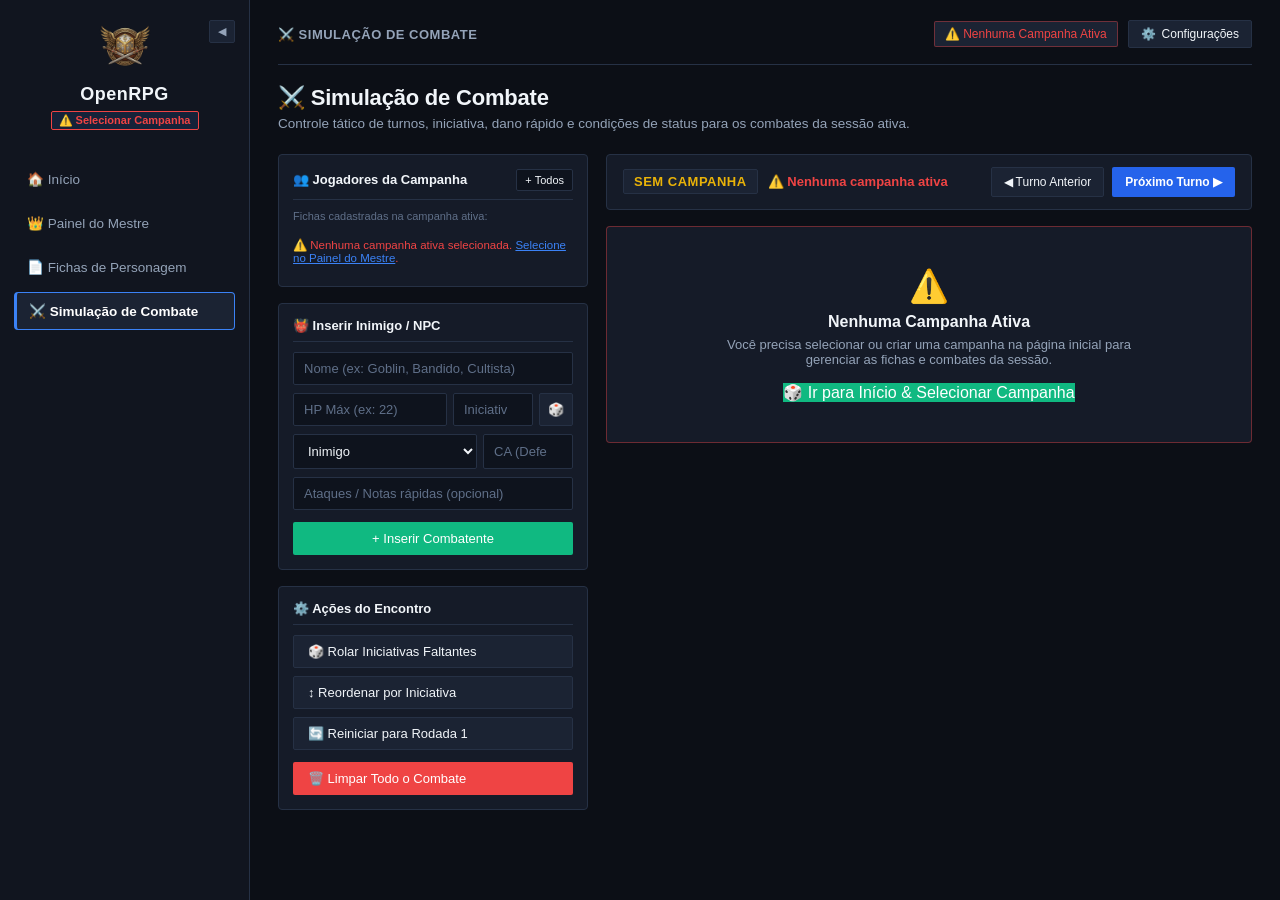
==== commit f6eeaee2: "added showcase landing page, isolated player character sheet, and unify GM tools -converted index.ht" ====
--- a/combate.html
+++ b/combate.html
@@ -5,6 +5,7 @@
   <meta name="viewport" content="width=device-width, initial-scale=1.0">
   <title>OpenRPG - Simulação de Combate</title>
   <link rel="stylesheet" href="style.css">
+  <script src="settings.js" defer></script>
 </head>
 <body>
   <div class="app-container">
@@ -21,14 +22,14 @@
         <a id="btn-tab-home" class="nav-btn" href="index.html">
           🏠 Início
         </a>
-        <a id="btn-tab-sessao" class="nav-btn active" href="combate.html">
-          ⚔️ Simulação de Combate
-        </a>
         <a id="btn-tab-mestre" class="nav-btn" href="mestre.html">
           👑 Painel do Mestre
         </a>
         <a id="btn-tab-fichas" class="nav-btn" href="fichas.html">
           📄 Fichas de Personagem
+        </a>
+        <a id="btn-tab-sessao" class="nav-btn active" href="combate.html">
+          ⚔️ Simulação de Combate
         </a>
       </nav>
     </aside>
@@ -207,51 +208,70 @@
         <div class="settings-section">
           <div class="settings-section-head">
             <span class="settings-section-title">♿ Opções de Acessibilidade</span>
-            <span class="settings-badge planned">Planejado</span>
+            <span class="settings-badge" style="background: var(--accent-subtle); color: var(--accent); border-color: rgba(59, 130, 246, 0.3);">Ativo</span>
           </div>
           <p class="settings-desc">Recursos pensados para tornar a experiência de mestrar e jogar mais inclusiva e acessível:</p>
           <div class="a11y-list">
             <div class="a11y-item">
               <div class="a11y-item-info">
                 <strong>🔠 Ajuste da Escala de Texto</strong>
-                <span>Amplie o tamanho das fontes (Normal, Médio, Grande) para leitura confortável na mesa</span>
-              </div>
-              <span class="a11y-tag">Previsto</span>
+                <span>Amplie o tamanho das fontes para leitura confortável</span>
+              </div>
+              <select id="cfg-escala" class="settings-control-select" onchange="salvarConfiguracao('escala', this.value)">
+                <option value="100">Normal (100%)</option>
+                <option value="medio">Médio (110%)</option>
+                <option value="grande">Grande (125%)</option>
+              </select>
             </div>
             <div class="a11y-item">
               <div class="a11y-item-info">
                 <strong>👁️ Modo de Alto Contraste</strong>
-                <span>Realce de bordas e tipografia reforçada para pessoas com baixa visão</span>
-              </div>
-              <span class="a11y-tag">Previsto</span>
+                <span>Realce de bordas e contraste reforçado para baixa visão</span>
+              </div>
+              <label class="settings-switch">
+                <input type="checkbox" id="cfg-contraste" onchange="salvarConfiguracao('altoContraste', this.checked)">
+                <span class="slider"></span>
+              </label>
             </div>
             <div class="a11y-item">
               <div class="a11y-item-info">
                 <strong>📖 Fonte Especial para Dislexia</strong>
-                <span>Alternar para a tipografia OpenDyslexic / Lexend facilitando a leitura rápida</span>
-              </div>
-              <span class="a11y-tag">Previsto</span>
+                <span>Alternar para a tipografia Lexend facilitando a leitura rápida</span>
+              </div>
+              <label class="settings-switch">
+                <input type="checkbox" id="cfg-dislexia" onchange="salvarConfiguracao('dislexia', this.checked)">
+                <span class="slider"></span>
+              </label>
             </div>
             <div class="a11y-item">
               <div class="a11y-item-info">
                 <strong>🛑 Redução de Animações</strong>
-                <span>Desativa transições bruscas de acordo com a preferência do sistema operacional</span>
-              </div>
-              <span class="a11y-tag">Previsto</span>
+                <span>Desativa transições para evitar sobrecarga sensorial</span>
+              </div>
+              <label class="settings-switch">
+                <input type="checkbox" id="cfg-animacoes" onchange="salvarConfiguracao('reduzirAnimacoes', this.checked)">
+                <span class="slider"></span>
+              </label>
             </div>
             <div class="a11y-item">
               <div class="a11y-item-info">
                 <strong>🔊 Feedback Sonoro de Dados</strong>
-                <span>Sons discretos ao rolar e anúncio do resultado para leitores de tela</span>
-              </div>
-              <span class="a11y-tag">Previsto</span>
+                <span>Sons discretos ao rolar e anúncio falado do resultado</span>
+              </div>
+              <label class="settings-switch">
+                <input type="checkbox" id="cfg-som" onchange="salvarConfiguracao('somDados', this.checked)">
+                <span class="slider"></span>
+              </label>
             </div>
             <div class="a11y-item">
               <div class="a11y-item-info">
                 <strong>⌨️ Atalhos Rápidos de Teclado</strong>
-                <span>Navegação sem mouse para turnos, rolagem e gerenciamento de combate</span>
-              </div>
-              <span class="a11y-tag">Previsto</span>
+                <span>Combate (Espaço/Setas), Mestre (1 a 7 para dados) e Esc</span>
+              </div>
+              <label class="settings-switch">
+                <input type="checkbox" id="cfg-atalhos" onchange="salvarConfiguracao('atalhos', this.checked)">
+                <span class="slider"></span>
+              </label>
             </div>
           </div>
         </div>
@@ -260,7 +280,7 @@
         <div class="settings-section">
           <div class="settings-section-head">
             <span class="settings-section-title">💾 Backup da Campanha</span>
-            <span class="settings-badge">Em breve</span>
+            <span class="settings-badge" style="background: var(--accent-subtle); color: var(--accent); border-color: rgba(59, 130, 246, 0.3);">Ativo</span>
           </div>
           <p class="settings-desc">Exportação e importação de dados da campanha para portabilidade e segurança.</p>
           <div class="export-box">
@@ -270,9 +290,21 @@
                 Gera um arquivo compacto com fichas, anotações e parâmetros salvos.
               </div>
             </div>
-            <button class="btn-secondary" style="opacity: 0.6; cursor: not-allowed;" title="Funcionalidade em desenvolvimento">
-              📥 Baixar JSON (Em breve)
+            <button class="btn-secondary" onclick="exportarBackupCampanha()" title="Baixar backup da campanha ativa">
+              📥 Baixar JSON
             </button>
+          </div>
+          <div class="export-box" style="margin-top: 8px;">
+            <div>
+              <strong style="font-size: 13px; color: var(--text-main);">Importar JSON de Campanha</strong>
+              <div style="font-size: 11px; color: var(--text-muted); margin-top: 2px;">
+                Restaura fichas, anotações e parâmetros a partir de um backup.
+              </div>
+            </div>
+            <button class="btn-secondary" onclick="document.getElementById('backup-file-input').click()" title="Importar backup de campanha">
+              📤 Importar JSON
+            </button>
+            <input type="file" id="backup-file-input" accept=".json" style="display: none;" onchange="importarBackupCampanha(event)">
           </div>
         </div>
 
@@ -342,11 +374,11 @@
           elTop.innerHTML = `🎲 ${escapeHTML(campAtiva.nome)}`;
         }
       } else {
-        if (elSidebar) elSidebar.innerHTML = `<a href="index.html" class="camp-tag" style="text-decoration:none; border-color: var(--danger); color: var(--danger);">⚠️ Selecionar Campanha</a>`;
+        if (elSidebar) elSidebar.innerHTML = `<a href="mestre.html" class="camp-tag" style="text-decoration:none; border-color: var(--danger); color: var(--danger);">⚠️ Selecionar Campanha</a>`;
         if (elTop) {
           elTop.style.display = 'inline-flex';
           elTop.style.borderColor = 'rgba(239, 68, 68, 0.4)';
-          elTop.innerHTML = `<a href="index.html" style="color: var(--danger); text-decoration: none;">⚠️ Nenhuma Campanha Ativa</a>`;
+          elTop.innerHTML = `<a href="mestre.html" style="color: var(--danger); text-decoration: none;">⚠️ Nenhuma Campanha Ativa</a>`;
         }
       }
     }
@@ -407,7 +439,7 @@
       if (!campAtiva) {
         listaEl.innerHTML = `
           <div style="font-size: 11.5px; color: var(--danger); padding: 8px 0;">
-            ⚠️ Nenhuma campanha ativa selecionada. <a href="index.html" style="color: var(--accent);">Selecione no Início</a>.
+            ⚠️ Nenhuma campanha ativa selecionada. <a href="mestre.html" style="color: var(--accent);">Selecione no Painel do Mestre</a>.
           </div>
         `;
         return;
@@ -518,6 +550,7 @@
     function rolarInicFast() {
       const dado = Math.floor(Math.random() * 20) + 1;
       document.getElementById('fast-inic').value = dado;
+      if (typeof tocarSomDado === 'function') tocarSomDado(dado);
     }
 
     function adicionarCombatenteManual() {
@@ -605,6 +638,7 @@
         c.inic = Math.floor(Math.random() * 20) + 1;
       });
       reordenarPorIniciativa();
+      if (typeof tocarSomDado === 'function') tocarSomDado('Iniciativas');
     }
 
     function reordenarPorIniciativa() {
--- a/style.css
+++ b/style.css
@@ -1,3 +1,5 @@
+﻿@import url('https://fonts.googleapis.com/css2?family=Lexend:wght@400;600&display=swap');
+
 :root {
     --bg-app: #0c0f16;
     --bg-sidebar: #11151f;
@@ -32,7 +34,7 @@
     --info: #6366f1;
     --info-hover: #4f46e5;
     
-    /* Bordas mais retas e sólidas - sem cantos excessivamente redondos */
+    /* Bordas mais retas e sÃ³lidas - sem cantos excessivamente redondos */
     --radius-sm: 2px;
     --radius-md: 4px;
     --radius-lg: 6px;
@@ -225,7 +227,7 @@
     border-color: var(--accent);
 }
 
-/* Sidebar Toggle Button in Top Bar (sempre visível e clicável) */
+/* Sidebar Toggle Button in Top Bar (sempre visÃ­vel e clicÃ¡vel) */
 .btn-sidebar-toggle,
 .btn-open-sidebar {
     display: inline-flex;
@@ -402,6 +404,16 @@
     background: var(--success-hover);
 }
 
+.btn-primary {
+    background: #2563eb;
+    color: #ffffff;
+    border: 1px solid #2563eb;
+}
+.btn-primary:hover {
+    background: #1d4ed8;
+    border-color: #1d4ed8;
+}
+
 .btn-copy {
     background: var(--info);
     color: #fff;
@@ -420,7 +432,7 @@
 }
 
 /* ==================================================
-   REWORK TOTAL: SIMULAÇÃO DE COMBATE
+   REWORK TOTAL: SIMULAÃ‡ÃƒO DE COMBATE
 ================================================== */
 .combat-layout {
     display: grid;
@@ -1341,3 +1353,272 @@
         padding: 16px 14px 32px;
     }
 }
+
+/* Settings Controls & Accessibility */
+.settings-control-select {
+    background: var(--bg-input);
+    border: 1px solid var(--border-color);
+    color: var(--text-main);
+    padding: 4px 8px;
+    border-radius: var(--radius-sm);
+    font-size: 11px;
+    outline: none;
+    cursor: pointer;
+}
+.settings-control-select:focus {
+    border-color: var(--border-focus);
+}
+
+.settings-switch {
+    position: relative;
+    display: inline-block;
+    width: 36px;
+    height: 20px;
+    flex-shrink: 0;
+}
+.settings-switch input {
+    opacity: 0;
+    width: 0;
+    height: 0;
+}
+.settings-switch .slider {
+    position: absolute;
+    cursor: pointer;
+    top: 0; left: 0; right: 0; bottom: 0;
+    background-color: var(--border-color);
+    transition: 0.2s;
+    border-radius: 12px;
+}
+.settings-switch .slider:before {
+    position: absolute;
+    content: "";
+    height: 14px;
+    width: 14px;
+    left: 3px;
+    bottom: 3px;
+    background-color: #fff;
+    transition: 0.2s;
+    border-radius: 50%;
+}
+.settings-switch input:checked + .slider {
+    background-color: var(--accent);
+}
+.settings-switch input:checked + .slider:before {
+    transform: translateX(16px);
+}
+
+body[data-font-scale="medio"] {
+    zoom: 1.1;
+}
+body[data-font-scale="grande"] {
+    zoom: 1.25;
+}
+
+body.high-contrast {
+    --bg-app: #000000;
+    --bg-sidebar: #050505;
+    --bg-panel: #0a0a0a;
+    --bg-card: #121212;
+    --bg-card-hover: #1e1e1e;
+    --bg-input: #000000;
+    --border-color: #ffffff;
+    --border-hover: #ffffff;
+    --text-main: #ffffff;
+    --text-muted: #e2e8f0;
+    --text-subtle: #cbd5e1;
+}
+body.high-contrast * {
+    border-color: #ffffff;
+}
+
+body.dyslexic-font {
+    font-family: 'Lexend', sans-serif !important;
+    letter-spacing: 0.03em;
+    word-spacing: 0.05em;
+    line-height: 1.6;
+}
+
+body.reduce-motion *,
+body.reduce-motion *::before,
+body.reduce-motion *::after {
+    animation-duration: 0.001ms !important;
+    animation-iteration-count: 1 !important;
+    transition-duration: 0.001ms !important;
+}
+/* Custom Toast Pop-up */
+.openrpg-toast-container {
+    position: fixed;
+    bottom: 24px;
+    right: 24px;
+    z-index: 9999;
+    display: flex;
+    flex-direction: column;
+    gap: 10px;
+    pointer-events: none;
+}
+.openrpg-toast {
+    background: #151b28;
+    color: #f1f5f9;
+    border: 1px solid #3b82f6;
+    border-left: 4px solid #3b82f6;
+    padding: 12px 18px;
+    border-radius: 4px;
+    box-shadow: 0 8px 24px rgba(0, 0, 0, 0.6);
+    font-size: 13.5px;
+    font-weight: 500;
+    display: inline-flex;
+    align-items: center;
+    gap: 10px;
+    opacity: 0;
+    transform: translateY(12px);
+    transition: opacity .25s ease, transform .25s ease;
+    pointer-events: auto;
+    max-width: 380px;
+}
+.openrpg-toast.visible {
+    opacity: 1;
+    transform: translateY(0);
+}
+.openrpg-toast.sucesso {
+    border-left-color: #10b981;
+}
+.openrpg-toast.sucesso .toast-icon {
+    color: #10b981;
+    font-weight: 700;
+}
+.openrpg-toast.erro {
+    border-left-color: #ef4444;
+}
+.openrpg-toast.erro .toast-icon {
+    color: #ef4444;
+}
+.openrpg-toast.aviso {
+    border-left-color: #eab308;
+}
+.openrpg-toast.aviso .toast-icon {
+    color: #eab308;
+}
+
+/* Sidebar toggle menu visibility - esconde o botão Menu quando sidebar aberta */
+.sidebar:not(.collapsed) ~ .main-content .btn-sidebar-toggle,
+.sidebar:not(.collapsed) ~ main .btn-sidebar-toggle {
+    display: none !important;
+}
+
+/* Vitrine Showcase & Role Entry */
+.role-entry-grid {
+    display: grid;
+    grid-template-columns: repeat(auto-fit, minmax(300px, 1fr));
+    gap: 18px;
+    margin: 20px 0 28px;
+}
+.role-card {
+    background: var(--bg-card);
+    border: 1px solid var(--border-color);
+    border-radius: var(--radius-md);
+    padding: 22px 20px;
+    display: flex;
+    flex-direction: column;
+    justify-content: space-between;
+    gap: 14px;
+    transition: transform .15s ease, border-color .15s ease, box-shadow .15s ease;
+}
+.role-card:hover {
+    transform: translateY(-2px);
+    box-shadow: 0 6px 20px rgba(0, 0, 0, 0.35);
+}
+.role-card-gm { border-top: 3px solid var(--rpg-gold); }
+.role-card-gm:hover { border-color: var(--rpg-gold); }
+.role-card-player { border-top: 3px solid var(--accent); }
+.role-card-player:hover { border-color: var(--accent); }
+.role-card-header { display: flex; align-items: center; gap: 12px; }
+.role-card-icon { font-size: 30px; line-height: 1; }
+.role-card-title { font-size: 18px; font-weight: 700; color: var(--text-main); }
+.role-card-desc { font-size: 13px; color: var(--text-muted); line-height: 1.45; }
+.role-card-features {
+    list-style: none;
+    padding: 0;
+    margin: 0;
+    display: flex;
+    flex-direction: column;
+    gap: 6px;
+    font-size: 12px;
+    color: var(--text-subtle);
+}
+.role-card-btn {
+    width: 100%;
+    padding: 11px 14px;
+    font-size: 13.5px;
+    font-weight: 600;
+    text-align: center;
+    text-decoration: none;
+    display: inline-flex;
+    align-items: center;
+    justify-content: center;
+    gap: 8px;
+    border-radius: var(--radius-sm);
+    cursor: pointer;
+    box-sizing: border-box;
+}
+.vitrine-grid {
+    display: grid;
+    grid-template-columns: repeat(auto-fit, minmax(210px, 1fr));
+    gap: 12px;
+    margin-top: 12px;
+}
+.vitrine-item {
+    background: var(--bg-card);
+    border: 1px solid var(--border-color);
+    border-radius: var(--radius-sm);
+    padding: 14px;
+    display: flex;
+    flex-direction: column;
+    gap: 4px;
+}
+.vitrine-item-title { font-size: 13.5px; font-weight: 600; color: var(--text-main); display: flex; align-items: center; gap: 6px; }
+.vitrine-item-desc { font-size: 12px; color: var(--text-muted); line-height: 1.4; }
+
+.role-card-btn-gm {
+    background: var(--rpg-gold);
+    color: #0d1117;
+    border: 1px solid var(--rpg-gold);
+}
+.role-card-btn-gm:hover {
+    background: #eab308;
+    border-color: #eab308;
+    color: #0d1117;
+}
+
+.role-card-btn-player {
+    background: #2563eb;
+    color: #ffffff;
+    border: 1px solid #2563eb;
+}
+.role-card-btn-player:hover {
+    background: #1d4ed8;
+    border-color: #1d4ed8;
+    color: #ffffff;
+}
+
+.standalone-container {
+    min-height: 100vh;
+    display: flex;
+    flex-direction: column;
+    background-color: var(--bg-app);
+}
+.standalone-header {
+    display: flex;
+    justify-content: space-between;
+    align-items: center;
+    padding: 14px 24px;
+    border-bottom: 1px solid var(--border-color);
+    background: var(--bg-sidebar);
+}
+.standalone-content {
+    flex: 1;
+    padding: 24px 20px 48px;
+    max-width: 960px;
+    margin: 0 auto;
+    width: 100%;
+    box-sizing: border-box;
+}
